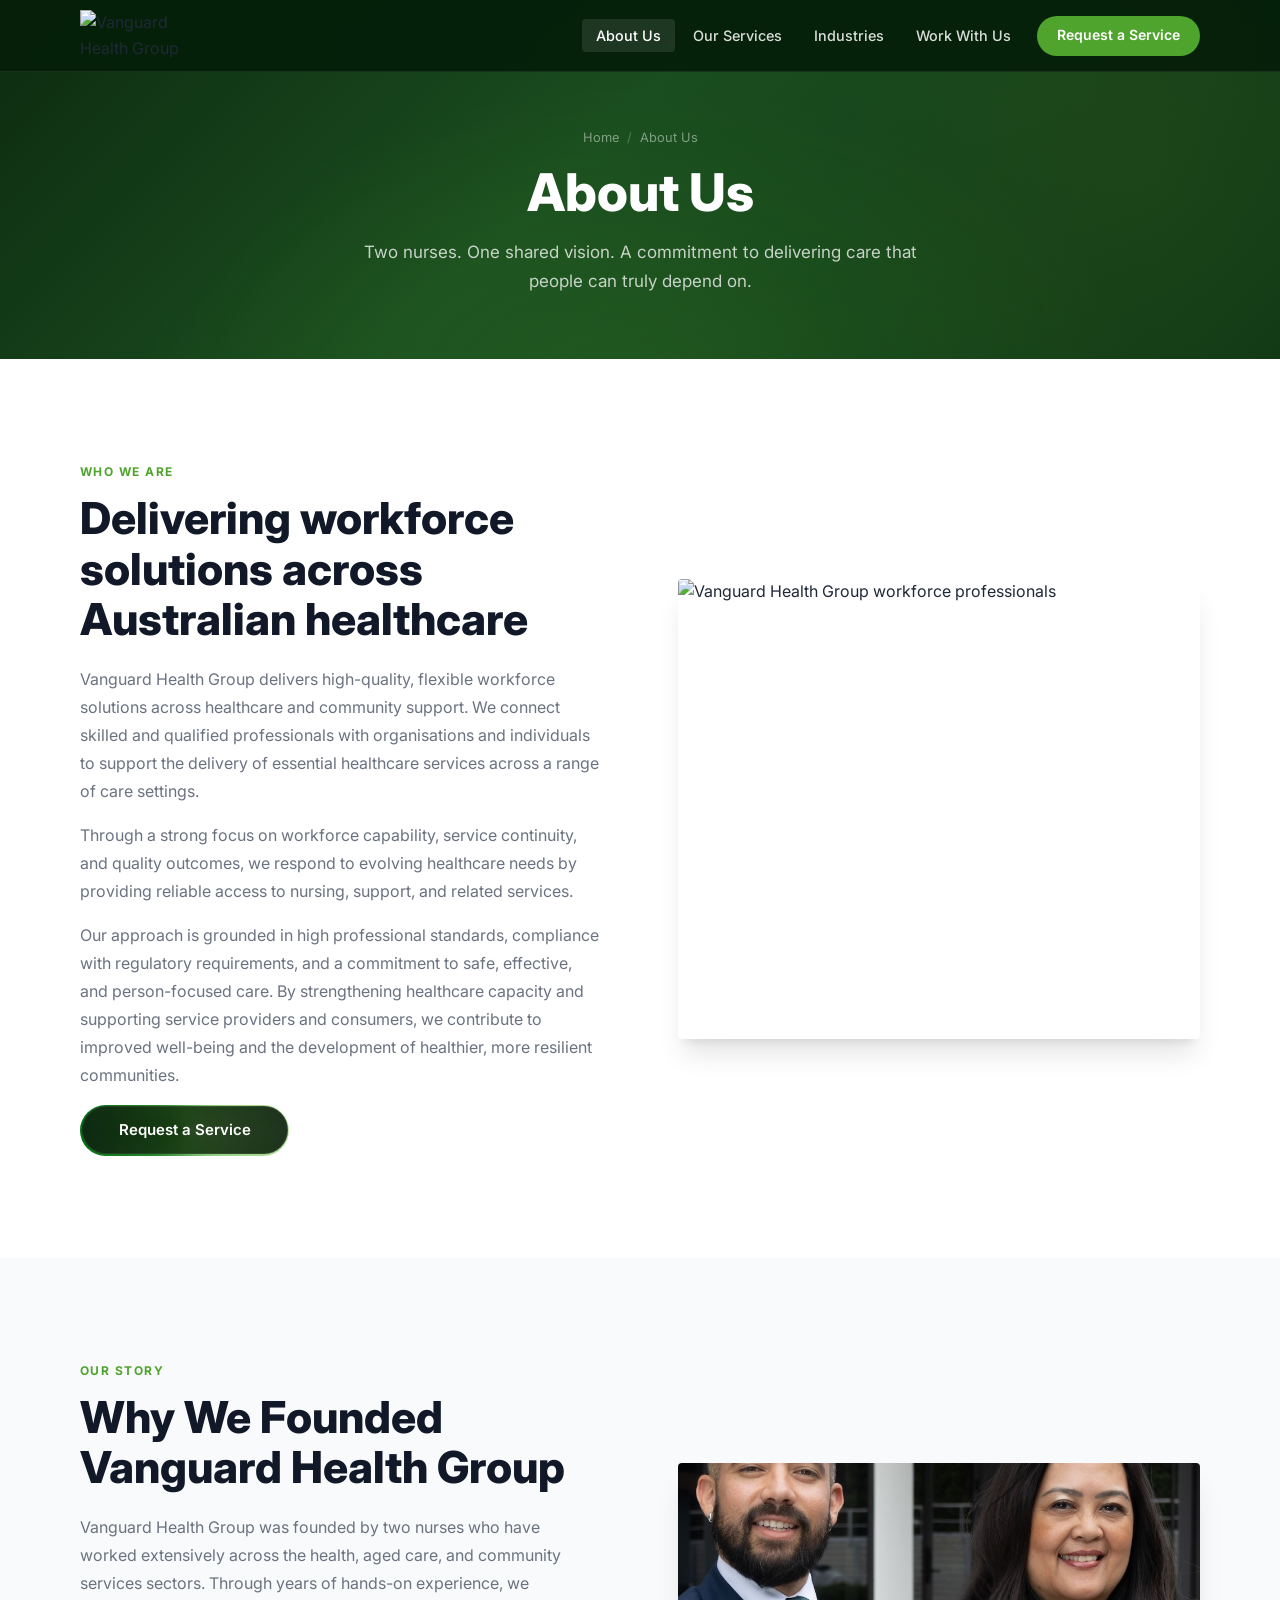
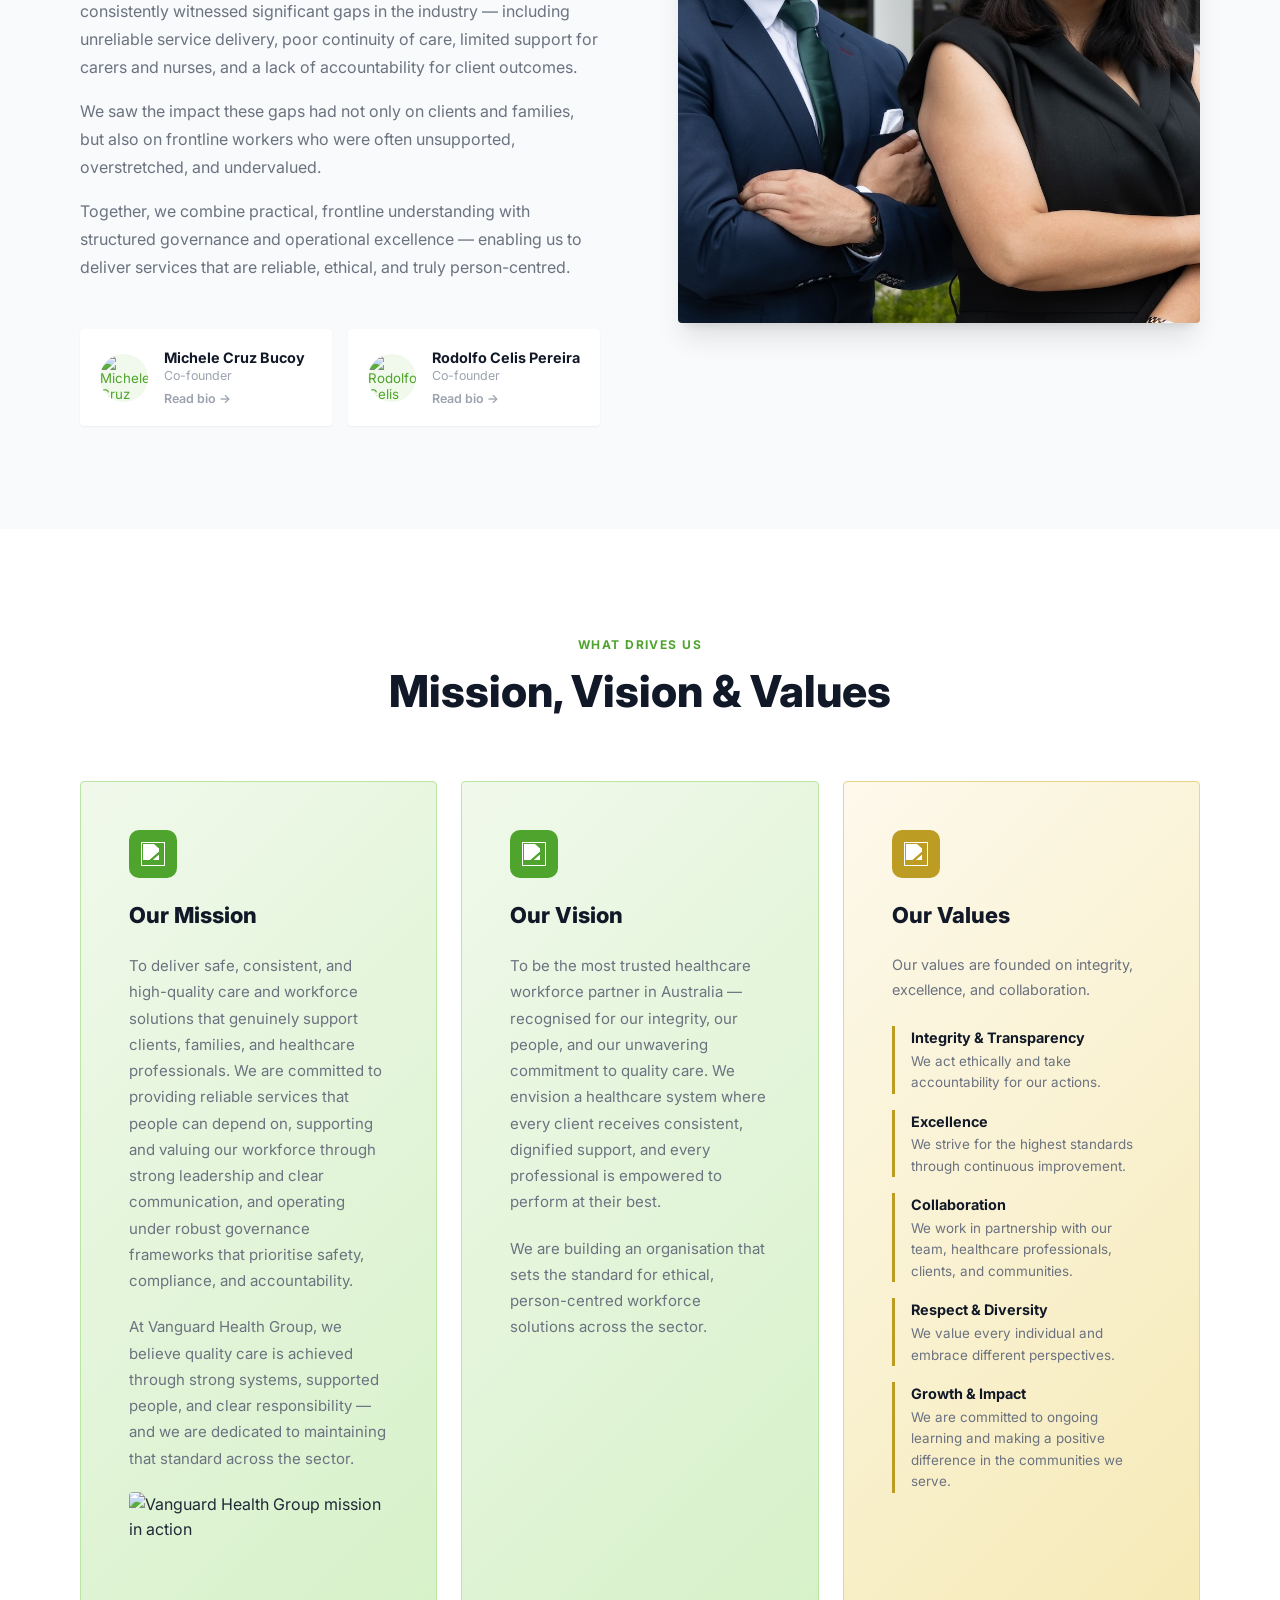
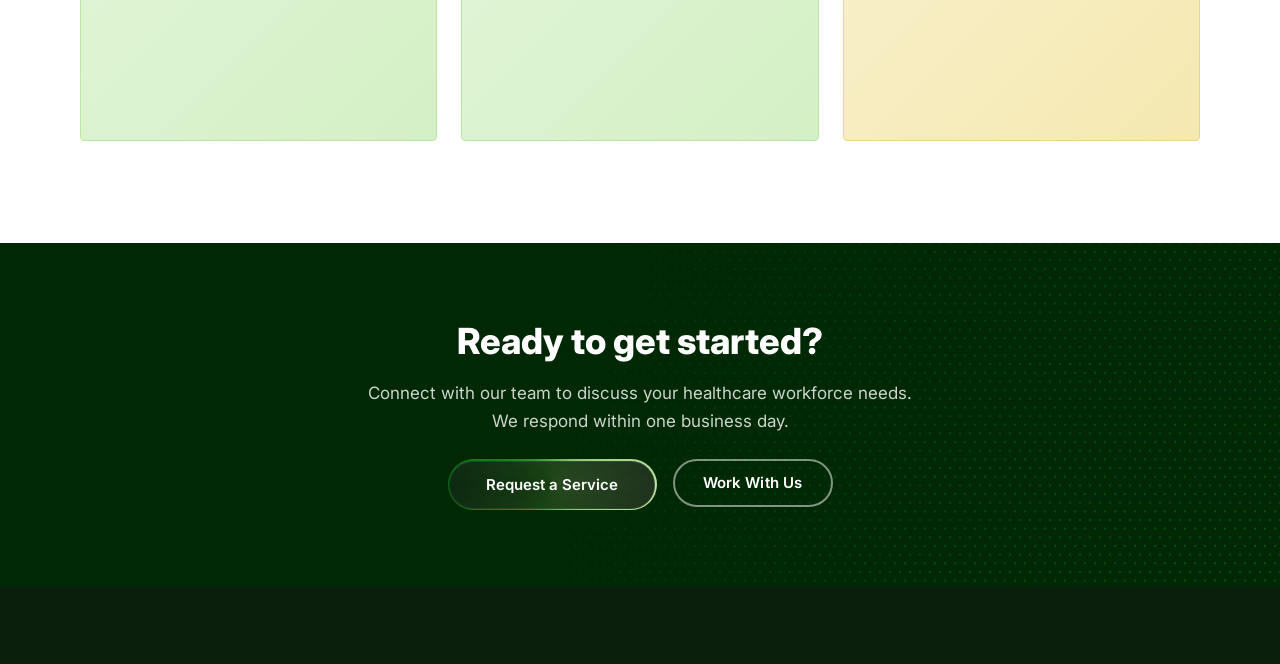
==== about.html @ 0c11c5b1 "About page: crop founders image, add Vision card, update grid to 3 cols" ====
<!DOCTYPE html>
<html lang="en">
<head>
  <meta charset="UTF-8" />
  <meta name="viewport" content="width=device-width, initial-scale=1.0" />
  <meta name="description" content="Learn about Vanguard Health Group — our story, co-founders, mission, and values." />
  <title>About Us | Vanguard Health Group</title>
  <!-- Favicon -->
  <link rel="icon" type="image/svg+xml" href="brand_assets/Favicon.svg" />
  <link rel="apple-touch-icon" href="brand_assets/Apple touch.svg" />
  <meta name="theme-color" content="#06200A" />
  <!-- Canonical -->
  <link rel="canonical" href="https://www.vanguardhealthgroup.com.au/about.html" />
  <!-- Open Graph -->
  <meta property="og:type" content="website" />
  <meta property="og:site_name" content="Vanguard Health Group" />
  <meta property="og:url" content="https://www.vanguardhealthgroup.com.au/about.html" />
  <meta property="og:title" content="About Us | Vanguard Health Group" />
  <meta property="og:description" content="Learn about Vanguard Health Group — our story, co-founders, mission, and values." />
  <meta property="og:image" content="https://vanguard-hg.vercel.app/brand_assets/og-Image.jpg" />
  <meta property="og:image:secure_url" content="https://vanguard-hg.vercel.app/brand_assets/og-Image.jpg" />
  <meta property="og:image:type" content="image/jpeg" />
  <meta property="og:image:width" content="1200" />
  <meta property="og:image:height" content="628" />
  <!-- Twitter Card -->
  <meta name="twitter:card" content="summary_large_image" />
  <meta name="twitter:title" content="About Us | Vanguard Health Group" />
  <meta name="twitter:description" content="Learn about Vanguard Health Group — our story, co-founders, mission, and values." />
  <meta name="twitter:image" content="https://vanguard-hg.vercel.app/brand_assets/og-Image.jpg" />
  <link rel="preconnect" href="https://fonts.googleapis.com" />
  <link rel="preconnect" href="https://fonts.gstatic.com" crossorigin />
  <link href="https://fonts.googleapis.com/css2?family=Inter:wght@300;400;500;600;700;800&display=swap" rel="stylesheet" />
  <link rel="stylesheet" href="css/styles.css" />
  <!-- Schema: BreadcrumbList -->
  <script type="application/ld+json">
  {
    "@context": "https://schema.org",
    "@type": "BreadcrumbList",
    "itemListElement": [
      { "@type": "ListItem", "position": 1, "name": "Home", "item": "https://www.vanguardhealthgroup.com.au/" },
      { "@type": "ListItem", "position": 2, "name": "About Us", "item": "https://www.vanguardhealthgroup.com.au/about.html" }
    ]
  }
  </script>
  <script type="application/ld+json">
  {
    "@context": "https://schema.org",
    "@type": "Organization",
    "name": "Vanguard Health Group",
    "url": "https://www.vanguardhealthgroup.com.au",
    "telephone": "+61423455869",
    "email": "info@vanguardhealthgroup.com.au",
    "address": {
      "@type": "PostalAddress",
      "streetAddress": "Unit 20/20 Hardner Road",
      "addressLocality": "Mount Waverley",
      "addressRegion": "VIC",
      "postalCode": "3149",
      "addressCountry": "AU"
    }
  }
  </script>
</head>
<body>
  <a href="#main" class="skip-link">Skip to main content</a>
  <div id="site-nav"></div>
  <script src="js/nav.js"></script>

  <main id="main">

    <!-- ========== PAGE HERO ========== -->
  <div id="site-page-hero"
    data-crumb="About Us"
    data-title="About Us"
    data-subtitle="Two nurses. One shared vision. A commitment to delivering care that people can truly depend on."
  ></div>
  <script src="js/page-hero.js"></script>
    </div>

    <!-- ========== WHO WE ARE ========== -->
    <section class="section" aria-labelledby="who-we-are-heading">
      <div class="container split-layout">
        <div class="split-content">
          <span class="section-label">Who We Are</span>
          <h2 id="who-we-are-heading" class="section-heading">Delivering workforce solutions across Australian healthcare</h2>
          <p class="section-text">
            Vanguard Health Group delivers high-quality, flexible workforce solutions across healthcare and community support. We connect skilled and qualified professionals with organisations and individuals to support the delivery of essential healthcare services across a range of care settings.
          </p>
          <p class="section-text">
            Through a strong focus on workforce capability, service continuity, and quality outcomes, we respond to evolving healthcare needs by providing reliable access to nursing, support, and related services.
          </p>
          <p class="section-text">
            Our approach is grounded in high professional standards, compliance with regulatory requirements, and a commitment to safe, effective, and person-focused care. By strengthening healthcare capacity and supporting service providers and consumers, we contribute to improved well-being and the development of healthier, more resilient communities.
          </p>
          <span class="cta-ring-wrap">
            <span class="cta-ring-spin" aria-hidden="true"></span>
            <div class="cta-ring-inner">
              <a href="request.html" class="cta-ring-btn">Request a Service</a>
            </div>
          </span>
        </div>
        <div class="split-visual">
          <img
            src="brand_assets/AboutUs_Delivering workforce.JPG"
            alt="Vanguard Health Group workforce professionals"
            class="split-img"
          />
        </div>
      </div>
    </section>

    <!-- ========== WHY WE FOUNDED ========== -->
    <section class="section founders-section" aria-labelledby="founders-heading">
      <div class="container split-layout split-layout--reverse">
        <div class="split-visual">
          <img
            src="brand_assets/AboutUs_Whywefounded.JPG"
            alt="Vanguard Health Group founders and community"
            class="split-img"
          />
        </div>
        <div class="split-content">
          <span class="section-label">Our Story</span>
          <h2 id="founders-heading" class="section-heading">Why We Founded Vanguard Health Group</h2>
          <p class="section-text">
            Vanguard Health Group was founded by two nurses who have worked extensively across the health, aged care, and community services sectors. Through years of hands-on experience, we consistently witnessed significant gaps in the industry — including unreliable service delivery, poor continuity of care, limited support for carers and nurses, and a lack of accountability for client outcomes.
          </p>
          <p class="section-text">
            We saw the impact these gaps had not only on clients and families, but also on frontline workers who were often unsupported, overstretched, and undervalued.
          </p>
          <p class="section-text">
            Together, we combine practical, frontline understanding with structured governance and operational excellence — enabling us to deliver services that are reliable, ethical, and truly person-centred.
          </p>
          <div class="directors-grid">
            <button class="director-card director-card--btn" aria-haspopup="dialog" data-bio="michele">
              <div class="director-avatar">
                <img src="brand_assets/Michelle.JPG" alt="Michele Cruz Bucoy" />
              </div>
              <div class="director-info">
                <strong>Michele Cruz Bucoy</strong>
                <span>Co-founder</span>
                <span class="director-card-cta">Read bio →</span>
              </div>
            </button>
            <button class="director-card director-card--btn" aria-haspopup="dialog" data-bio="rodolfo">
              <div class="director-avatar">
                <img src="brand_assets/Rodolfo.JPG" alt="Rodolfo Celis Pereira" />
              </div>
              <div class="director-info">
                <strong>Rodolfo Celis Pereira</strong>
                <span>Co-founder</span>
                <span class="director-card-cta">Read bio →</span>
              </div>
            </button>
          </div>
        </div>
      </div>
    </section>

    <!-- ========== MISSION & VALUES ========== -->
    <section class="section mission-section" aria-labelledby="mission-heading">
      <div class="container">
        <div class="section-header">
          <span class="section-label">What Drives Us</span>
          <h2 id="mission-heading" class="section-heading">Mission, Vision &amp; Values</h2>
        </div>
        <div class="mission-grid">
          <div class="mission-card mission-card--green">
            <div class="mission-icon" aria-hidden="true">
              <img src="Icons/Mission.svg" alt="" class="icon-img" />
            </div>
            <h3>Our Mission</h3>
            <p>
              To deliver safe, consistent, and high-quality care and workforce solutions that genuinely support clients, families, and healthcare professionals. We are committed to providing reliable services that people can depend on, supporting and valuing our workforce through strong leadership and clear communication, and operating under robust governance frameworks that prioritise safety, compliance, and accountability.
            </p>
            <p>
              At Vanguard Health Group, we believe quality care is achieved through strong systems, supported people, and clear responsibility — and we are dedicated to maintaining that standard across the sector.
            </p>
            <img
              src="brand_assets/AboutUs_Mission&amp;Values.JPG"
              alt="Vanguard Health Group mission in action"
              class="card-img"
            />
          </div>
          <div class="mission-card mission-card--green">
            <div class="mission-icon" aria-hidden="true">
              <img src="Icons/Mission.svg" alt="" class="icon-img" />
            </div>
            <h3>Our Vision</h3>
            <p>
              To be the most trusted healthcare workforce partner in Australia — recognised for our integrity, our people, and our unwavering commitment to quality care. We envision a healthcare system where every client receives consistent, dignified support, and every professional is empowered to perform at their best.
            </p>
            <p>
              We are building an organisation that sets the standard for ethical, person-centred workforce solutions across the sector.
            </p>
          </div>
          <div class="mission-card mission-card--gold">
            <div class="mission-icon" aria-hidden="true">
              <img src="Icons/Values.svg" alt="" class="icon-img" />
            </div>
            <h3>Our Values</h3>
            <p style="font-size:.9rem;color:var(--text-light);line-height:1.7;margin-bottom:.25rem;">
              Our values are founded on integrity, excellence, and collaboration.
            </p>
            <ul class="values-list">
              <li>
                <strong>Integrity &amp; Transparency</strong>
                <span>We act ethically and take accountability for our actions.</span>
              </li>
              <li>
                <strong>Excellence</strong>
                <span>We strive for the highest standards through continuous improvement.</span>
              </li>
              <li>
                <strong>Collaboration</strong>
                <span>We work in partnership with our team, healthcare professionals, clients, and communities.</span>
              </li>
              <li>
                <strong>Respect &amp; Diversity</strong>
                <span>We value every individual and embrace different perspectives.</span>
              </li>
              <li>
                <strong>Growth &amp; Impact</strong>
                <span>We are committed to ongoing learning and making a positive difference in the communities we serve.</span>
              </li>
            </ul>
          </div>
        </div>
      </div>
    </section>
  <div id="site-cta"></div>
  <script src="js/cta.js"></script>


  </main>
  <!-- ========== FOOTER ========== -->
  <footer class="footer" id="site-footer"></footer>


  <!-- ========== BIO MODALS ========== -->
  <div class="bio-modal-overlay" id="bioOverlay" aria-hidden="true">

    <!-- Rodolfo -->
    <dialog class="bio-modal" id="bioRodolfo" aria-labelledby="bioRodolfoName">
      <button class="bio-modal-close" aria-label="Close">&times;</button>
      <div class="bio-modal-inner">
        <div class="bio-modal-photo">
          <img src="brand_assets/Rodolfo.JPG" alt="Rodolfo Celis Pereira" />
        </div>
        <div class="bio-modal-content">
          <h2 id="bioRodolfoName">Rodolfo Celis Pereira</h2>
          <p class="bio-modal-title">Co-Founder, Vanguard Health Group</p>
          <div class="bio-modal-body">
            <p>Rodolfo Celis is an experienced healthcare professional with over 15 years of experience across residential aged care, acute care, and community services. He has developed a well-rounded career combining clinical practice, case management, and service coordination, with a strong focus on improving outcomes and quality of life for individuals receiving care.</p>
            <p>Rodolfo has extensive experience working in residential aged care settings, where he provided comprehensive nursing care to older adults with complex health conditions. In this environment, he supported residents with clinical care, medication management, and daily living needs, while ensuring dignity, safety, and person-centred care were maintained at all times.</p>
            <p>He also contributed to acute healthcare services as part of the nursing bank at Royal Melbourne Hospital, gaining valuable experience in fast-paced clinical environments and strengthening his clinical decision-making and adaptability.</p>
            <p>Over the years, Rodolfo transitioned into case management within the aged care sector, supporting clients under the Support at Home and My Aged Care programs. In this role, he has been responsible for coordinating services, developing personalised care plans, managing budgets, and ensuring clients receive appropriate supports to maintain their independence and wellbeing at home. His work involves families, healthcare providers, and allied health professionals, while advocating for client needs and navigating complex care systems. Rodolfo is committed to empowering clients to achieve their goals, promoting dignity, choice, and person-centred care.</p>
            <p>In addition to his work in aged care, Rodolfo has also been actively involved in the disability sector, providing support to individuals within the community and facilitating meaningful engagement in daily activities. His approach is centred on inclusion, respect, and enhancing each individual's ability to participate fully in their community.</p>
            <p>Passionate about making a positive difference in people's lives, Rodolfo continues to demonstrate a strong commitment to high-quality care, professional integrity, and continuous improvement across both aged care and disability services.</p>
          </div>
        </div>
      </div>
    </dialog>

    <!-- Michele -->
    <dialog class="bio-modal" id="bioMichele" aria-labelledby="bioMicheleName">
      <button class="bio-modal-close" aria-label="Close">&times;</button>
      <div class="bio-modal-inner">
        <div class="bio-modal-photo">
          <img src="brand_assets/Michelle.JPG" alt="Michele Cruz Bucoy" />
        </div>
        <div class="bio-modal-content">
          <h2 id="bioMicheleName">Michele Myla Cruz Bucoy, RN</h2>
          <p class="bio-modal-title">Clinical Lead, Director &amp; Co-Founder, Vanguard Health Group</p>
          <div class="bio-modal-body">
            <p>Michele is a highly experienced Registered Nurse and Clinical Leader with over 28 years of expertise across Haematology/Oncology, Clinical Research, and community-based services. She brings a strong track record in clinical governance, service development, and leading high-performing care teams across complex healthcare environments.</p>
            <p>Her clinical background includes advanced practice and care in Stem Cell Transplantation (BMT), Apheresis in Haematology/Oncology Ward, with previous leadership role as a Haematology Nurse Consultant at Monash Health leading the care of blood cancer patients. Michele has contributed to major Australian healthcare institutions, including The Alfred and Peter MacCallum Cancer Centre, where she played a key role in delivering specialised and evidence-based care.</p>
            <p>Since 2021, Michele has been working as a Clinical Lead in the Aged Care and Disability sectors, where she provides strategic oversight, clinical consultancy, and operational leadership to support safe, person-centred care in the community. She works closely with multidisciplinary teams, clients, and families to ensure individuals remain safe, functional, and independent in their homes while navigating complex healthcare and support systems.</p>
            <p>Through her leadership in the sector, Michele identified a critical gap in accountability, workforce capability, and consistency in care delivery for vulnerable populations. Michele and her long-time colleague, Rodolfo founded Vanguard Health Group — a service-driven organisation committed to raising the standard of care across aged care, disability, and healthcare settings.</p>
            <p>Under Michele's leadership, Vanguard Health Group is focused on delivering high-quality, person-centred care in homes, facilities, and hospitals; addressing workforce shortages by providing skilled, reliable nurses and carers; leading with integrity, accountability, and clinical excellence; supporting clients to access appropriate funding and navigate complex care systems; and collaborating with medical and allied health professionals to optimise outcomes.</p>
            <p>Michele's vision is to build a workforce that leads by example, delivering genuine, compassionate, and professional care while improving outcomes for vulnerable individuals and supporting the broader healthcare system.</p>
            <p>With a strong focus on advocacy, innovation, and continuous improvement, Michele continues to position Vanguard Health Group as a trusted partner in delivering safe, effective, and high-quality care across the community.</p>
          </div>
        </div>
      </div>
    </dialog>

  </div>

  <script src="js/main.js"></script>
  <script>
    (function () {
      const overlay = document.getElementById('bioOverlay');
      const modals  = { rodolfo: document.getElementById('bioRodolfo'), michele: document.getElementById('bioMichele') };
      let active = null;

      function openModal(key) {
        if (active) closeModal();
        active = modals[key];
        overlay.removeAttribute('aria-hidden');
        overlay.classList.add('is-open');
        document.body.style.overflow = 'hidden';
        active.showModal();
      }

      function closeModal() {
        if (!active) return;
        overlay.setAttribute('aria-hidden', 'true');
        overlay.classList.remove('is-open');
        active.close();
        document.body.style.overflow = '';
        active = null;
      }

      document.querySelectorAll('[data-bio]').forEach(btn => {
        btn.addEventListener('click', () => openModal(btn.dataset.bio));
      });

      document.querySelectorAll('.bio-modal-close').forEach(btn => {
        btn.addEventListener('click', closeModal);
      });

      overlay.addEventListener('click', (e) => { if (e.target === overlay) closeModal(); });

      Object.values(modals).forEach(dialog => {
        dialog.addEventListener('cancel', (e) => { e.preventDefault(); closeModal(); });
      });
    })();
  </script>
</body>
</html>
---- css/styles.css ----
/* ============================================================
   VANGUARD HEALTH GROUP — Stylesheet
   Brand: Green #4fa42d / Gold #BC9C22
   ============================================================ */

/* ── Variables ───────────────────────────────────────────── */
:root {
  --green-main:     #4fa42d;
  --green-dark:     #006E0F;
  --green-light:    #73c93f;
  --green-inactive: #bbe5a2;
  --green-bg:       #f0f9eb;

  --gold-main:  #BC9C22;
  --gold-dark:  #9b7818;
  --gold-light: #d0b427;

  --white:    #ffffff;
  --gray-50:  #f9fafb;
  --gray-100: #f3f4f6;
  --gray-200: #e5e7eb;
  --gray-300: #d1d5db;
  --gray-400: #9ca3af;
  --gray-600: #4b5563;
  --gray-700: #374151;
  --gray-800: #1f2937;
  --gray-900: #111827;

  --text:       #1f2937;
  --text-light: #6b7280;
  --text-muted: #9ca3af;

  --shadow-sm:  0 1px 2px 0 rgba(0,0,0,.05);
  --shadow-md:  0 4px 6px -1px rgba(0,0,0,.1), 0 2px 4px -2px rgba(0,0,0,.1);
  --shadow-lg:  0 10px 15px -3px rgba(0,0,0,.1), 0 4px 6px -4px rgba(0,0,0,.1);
  --shadow-xl:  0 20px 25px -5px rgba(0,0,0,.1), 0 8px 10px -6px rgba(0,0,0,.1);

  --radius-sm: 4px;
  --radius:    10px;
  --radius-lg: 4px;
  --radius-xl: 4px;

  --transition: 0.25s ease;
  --font: 'Inter', system-ui, -apple-system, sans-serif;
  --max-w: 1200px;
  --nav-h: 72px;

  /* ── Button token system ─────────────────────────────────── */
  --btn-primary:              var(--green-main);
  --btn-primary-dark:         var(--green-dark);
  --btn-primary-hover:        rgba(79,164,45,.10);
  --btn-primary-hover-dark:   rgba(0,110,15,.10);
  --btn-neutral:              #5c5c5c;
  --btn-neutral-dark:         #414958;
  --btn-neutral-hover:        #626d84;
  --btn-neutral-hover-dark:   #363d49;
  --btn-neutral-soft:         #ebebeb;
  --btn-focus-ring:           var(--green-main);
  --btn-text:                 #5c5c5c;
  --btn-text-hover:           #171717;
  --btn-hover-overlay:        rgba(43,48,59,.05);
  --btn-shadow-base:          0px 1px 2px 0px rgba(14,18,27,.06);
  --btn-shadow-primary:       var(--btn-shadow-base), inset 0 0 0 1px var(--btn-primary);
  --btn-shadow-neutral:       var(--btn-shadow-base), inset 0 0 0 1px var(--btn-neutral-soft);
  --btn-shadow-focus:         0 0 0 3px var(--btn-focus-ring);
  --btn-border-radius:        100px;
  --btn-font-weight:          600;
  --btn-font-size:            .9375rem;
  --btn-transition:           background-color .15s ease-in-out,
                              box-shadow .15s ease-in-out,
                              color .15s ease-in-out,
                              transform .15s ease-in-out;
}

/* ── Reset ───────────────────────────────────────────────── */
*,
*::before,
*::after { box-sizing: border-box; margin: 0; padding: 0; }

html {
  scroll-behavior: smooth;
  scroll-padding-top: var(--nav-h);
  font-size: 16px;
  -webkit-text-size-adjust: 100%;
}

body {
  font-family: var(--font);
  color: var(--text);
  background: var(--white);
  line-height: 1.6;
  -webkit-font-smoothing: antialiased;
}

img, svg { display: block; }
a { color: inherit; text-decoration: none; }

/* ── Skip navigation ─────────────────────────────────────── */
.skip-link {
  position: absolute;
  top: -100%;
  left: 1rem;
  z-index: 9999;
  padding: 0.75rem 1.25rem;
  background: var(--green-dark);
  color: var(--white);
  font-weight: 600;
  border-radius: 0 0 var(--radius) var(--radius);
  text-decoration: none;
  transition: top 0.15s ease;
}
.skip-link:focus { top: 0; }
ul { list-style: none; }
button { cursor: pointer; border: none; background: none; font-family: inherit; }
input, select, textarea { font-family: inherit; }

/* ── Utility ─────────────────────────────────────────────── */
.container {
  max-width: var(--max-w);
  margin-inline: auto;
  padding-inline: clamp(1rem, 4vw, 2.5rem);
}

.section {
  padding-block: clamp(4rem, 8vw, 7rem);
}

.section-label {
  display: inline-block;
  font-size: 0.75rem;
  font-weight: 700;
  letter-spacing: 0.12em;
  text-transform: uppercase;
  color: var(--green-main);
  margin-bottom: 0.75rem;
}

.section-label--light { color: var(--green-light); }

.section-heading {
  font-size: clamp(1.75rem, 3.5vw, 2.75rem);
  font-weight: 800;
  line-height: 1.15;
  color: var(--gray-900);
  margin-bottom: 1.25rem;
}

.section-heading--light { color: var(--white); }

.section-text {
  font-size: 1rem;
  color: var(--text-light);
  line-height: 1.75;
  margin-bottom: 1rem;
  max-width: 60ch;
}

.section-text--light { color: rgba(255,255,255,.82); }

.section-header {
  text-align: center;
  max-width: 680px;
  margin-inline: auto;
  margin-bottom: clamp(2.5rem, 5vw, 4rem);
}

.section-intro {
  font-size: 1.0625rem;
  color: var(--text-light);
}

/* ── Button System ───────────────────────────────────────── */
.btn {
  position: relative;
  overflow: hidden;
  display: inline-flex;
  align-items: center;
  justify-content: center;
  gap: .5rem;
  padding: 0 1.75rem;
  height: 48px;
  min-width: 160px;
  border-radius: var(--btn-border-radius);
  font-size: var(--btn-font-size);
  font-weight: var(--btn-font-weight);
  letter-spacing: .01em;
  white-space: nowrap;
  border: 0;
  cursor: pointer;
  font-family: var(--font);
  line-height: 1.25rem;
  text-align: center;
  text-decoration: none;
  transition: var(--btn-transition);
}

.btn:focus-visible {
  outline: none;
  box-shadow: var(--btn-shadow-focus);
}

.btn:disabled { opacity: .5; cursor: not-allowed; }
.btn svg { width: 16px; height: 16px; flex-shrink: 0; }

/* Size modifiers */
.btn--full { width: 100%; min-width: 0; }

/* Primary filled — green dark */
.btn-primary {
  background: var(--green-dark);
  color: var(--white);
  box-shadow: var(--btn-shadow-base), 0 4px 14px rgba(0,110,15,.3);
}
.btn-primary:hover:not(:disabled) {
  background: var(--green-main);
  box-shadow: 0 6px 20px rgba(79,164,45,.35);
  transform: translateY(-1px);
}

/* Outline light — for dark backgrounds */
.btn-outline {
  background: transparent;
  color: var(--white);
  border: 2px solid rgba(255,255,255,.5);
}
.btn-outline:hover:not(:disabled) {
  background: rgba(255,255,255,.10);
  border-color: var(--white);
}

/* Outline dark — for light backgrounds */
.btn-outline-dark {
  background: transparent;
  color: var(--btn-primary);
  box-shadow: var(--btn-shadow-primary);
}
.btn-outline-dark:hover:not(:disabled) {
  background: var(--btn-primary-hover);
  box-shadow: var(--btn-shadow-base);
  color: var(--btn-primary-dark);
}

/* ── Interactive hover buttons ───────────────────────────── */
/* Blob colour + hover text colour per variant */
.btn-primary      { --btn-blob: var(--green-light);  --btn-hover-text: var(--white); }
.btn-secondary    { --btn-blob: var(--green-dark);   --btn-hover-text: var(--white); }
.btn-outline      { --btn-blob: var(--white);         --btn-hover-text: var(--green-dark); }
.btn-outline-dark { --btn-blob: var(--green-dark);   --btn-hover-text: var(--white); }
.nav-cta          { --btn-blob: var(--green-dark);   --btn-hover-text: var(--white);
                    position: relative; overflow: hidden; }

/* Label — slides right and fades out on hover */
.btn-text {
  position: relative;
  z-index: 1;
  display: inline-flex;
  align-items: center;
  justify-content: center;
  gap: 0.5rem;
  transition: transform 0.3s ease, opacity 0.3s ease;
}

.btn:hover .btn-text,
.nav-cta:hover .btn-text {
  transform: translateX(2.5rem);
  opacity: 0;
}

/* Hover content (text + arrow) — slides in from the right */
.btn-hover-content {
  position: absolute;
  inset: 0;
  z-index: 2;
  display: flex;
  align-items: center;
  justify-content: center;
  gap: 0.375rem;
  color: var(--btn-hover-text, var(--white));
  transform: translateX(2.5rem);
  opacity: 0;
  transition: transform 0.3s ease, opacity 0.3s ease;
  pointer-events: none;
  white-space: nowrap;
  font-size: inherit;
  font-weight: inherit;
}

.btn-hover-content svg { flex-shrink: 0; }

.btn:hover .btn-hover-content,
.nav-cta:hover .btn-hover-content {
  transform: translateX(-0.25rem);
  opacity: 1;
}

/* Blob — expands from left-centre to fill the button */
.btn-blob {
  position: absolute;
  left: 15%;
  top: 50%;
  width: 1rem;
  height: 1rem;
  border-radius: 50%;
  background: var(--btn-blob, var(--green-main));
  transform: translateY(-50%) scale(0);
  transition: transform 0.4s cubic-bezier(0.25, 0.46, 0.45, 0.94);
  z-index: 0;
  pointer-events: none;
}

.btn:hover .btn-blob,
.nav-cta:hover .btn-blob {
  transform: translateY(-50%) scale(100);
}

/* ── Logo ────────────────────────────────────────────────── */
.logo-img {
  height: 18px;
  width: auto;
  display: block;
}

.logo-img--white {
  filter: brightness(0) invert(1);
}

/* ── Icon image library ───────────────────────────────────── */
.icon-img {
  width: 24px;
  height: 24px;
  display: block;
  flex-shrink: 0;
  transition: filter 0.2s ease;
}

/* Dark green sections → white icons */
.commitment-section .icon-img,
.mission-card--green .icon-img,
.mission-card--gold .icon-img {
  filter: brightness(0) invert(1);
}

/* Light sections → brand green icons */
.service-icon .icon-img,
.preview-card-icon .icon-img,
.industry-icon .icon-img {
  filter: brightness(0) saturate(100%) invert(49%) sepia(83%) saturate(406%) hue-rotate(69deg) brightness(98%) contrast(91%);
}

/* ── NAVIGATION ──────────────────────────────────────────── */
.nav-wrapper {
  position: fixed;
  top: 0; left: 0; right: 0;
  z-index: 1000;
  height: var(--nav-h);
  background: rgba(6, 32, 10, 0.96);
  backdrop-filter: blur(12px);
  -webkit-backdrop-filter: blur(12px);
  border-bottom: 1px solid rgba(255,255,255,0.08);
  transition: background var(--transition), box-shadow var(--transition);
}

.nav-wrapper.scrolled {
  background: rgba(6, 32, 10, 0.5);
  box-shadow: none;
}

.nav {
  display: flex;
  align-items: center;
  justify-content: space-between;
  height: 100%;
  gap: 2rem;
}

.nav-logo {
  display: flex;
  align-items: center;
  gap: 0.75rem;
  flex-shrink: 0;
  text-decoration: none;
}

.nav-logo .logo-img {
  width: 136px;
  height: auto;
}

.nav-links {
  display: flex;
  align-items: center;
  gap: 0.25rem;
}

.nav-link {
  padding: 0.5rem 0.875rem;
  font-size: 0.9rem;
  font-weight: 500;
  color: rgba(255,255,255,0.85);
  border-radius: var(--radius-sm);
  transition: color var(--transition), background var(--transition);
  white-space: nowrap;
  text-decoration: none;
}

.nav-link:hover,
.nav-link.active {
  color: var(--white);
  background: rgba(255,255,255,0.1);
}

.nav-cta {
  padding: 0 1.25rem;
  height: 40px;
  background: var(--green-main);
  color: var(--white);
  border-radius: 100px;
  font-size: 0.875rem;
  font-weight: 600;
  display: inline-flex;
  align-items: center;
  transition: all var(--transition);
  white-space: nowrap;
  margin-left: 0.5rem;
  text-decoration: none;
}

.nav-cta:hover {
  background: var(--green-dark);
  box-shadow: 0 4px 12px rgba(79,164,45,.3);
  transform: translateY(-1px);
}

.nav-cta.active {
  background: var(--green-dark);
}

.nav-toggle {
  display: none;
  flex-direction: column;
  gap: 5px;
  padding: 0.5rem;
  border-radius: var(--radius-sm);
}

.nav-toggle span {
  display: block;
  width: 22px;
  height: 2px;
  background: rgba(255,255,255,0.9);
  border-radius: 2px;
  transition: all var(--transition);
}

.nav-toggle.open span:nth-child(1) { transform: translateY(7px) rotate(45deg); }
.nav-toggle.open span:nth-child(2) { opacity: 0; }
.nav-toggle.open span:nth-child(3) { transform: translateY(-7px) rotate(-45deg); }

/* ── PAGE HERO (inner pages) ─────────────────────────────── */
.page-hero {
  padding: calc(var(--nav-h) + 3.5rem) 0 4rem;
  background:
    radial-gradient(ellipse at 50% 110%, rgba(79,164,45,.18) 0%, transparent 55%),
    linear-gradient(135deg, #0d2b10 0%, #1a4d1f 45%, #0f3815 100%);
  text-align: center;
  position: relative;
  overflow: hidden;
}

.page-hero::after {
  content: '';
  position: absolute;
  top: -50%;
  right: -15%;
  width: 50%;
  height: 200%;
  background: radial-gradient(ellipse, rgba(188,156,34,.06) 0%, transparent 70%);
  pointer-events: none;
}

.page-hero-content {
  position: relative;
  z-index: 1;
  max-width: 680px;
  margin-inline: auto;
}

.breadcrumb {
  display: flex;
  align-items: center;
  justify-content: center;
  gap: 0.5rem;
  font-size: 0.8rem;
  color: rgba(255,255,255,.45);
  margin-bottom: 1rem;
}

.breadcrumb a {
  color: rgba(255,255,255,.45);
  transition: color var(--transition);
}

.breadcrumb a:hover { color: var(--green-light); }
.breadcrumb-sep { color: rgba(255,255,255,.25); }

.page-hero h1 {
  font-size: clamp(2rem, 4.5vw, 3.25rem);
  font-weight: 800;
  color: var(--white);
  line-height: 1.1;
  margin-bottom: 1rem;
}

.page-hero p {
  font-size: 1.0625rem;
  color: rgba(255,255,255,.75);
  line-height: 1.7;
  max-width: 52ch;
  margin-inline: auto;
}

/* ── Real images ─────────────────────────────────────────── */

/* Split-layout photo */
.split-img {
  width: 100%;
  height: 100%;
  min-height: 460px;
  max-height: 580px;
  object-fit: cover;
  object-position: center;
  border-radius: 4px;
  display: block;
  box-shadow: var(--shadow-xl);
}

/* Secondary photo on form pages — larger so it balances the form */
.split-img--medium {
  min-height: 400px;
  max-height: 520px;
  border-radius: 4px;
  box-shadow: var(--shadow-lg);
}

/* No shadow modifier (e.g. PNG with transparent/light bg) */
.split-img--no-shadow {
  box-shadow: none;
}

/* Full-width image inside a card (mission section) */
.card-img {
  width: 100%;
  height: 200px;
  object-fit: cover;
  object-position: center;
  border-radius: 4px;
  display: block;
  margin-top: auto;
}

/* ── HERO (home) ─────────────────────────────────────────── */
.hero {
  position: relative;
  min-height: 100svh;
  display: flex;
  align-items: center;
  padding-top: var(--nav-h);
  overflow: hidden;
}

/* ── STATS BAR ───────────────────────────────────────────── */
.stats-bar {
  background: var(--white);
  border-bottom: 1px solid var(--gray-100);
  box-shadow: var(--shadow-lg);
}

.stats-grid {
  display: grid;
  grid-template-columns: 1fr auto 1fr auto 1fr auto 1fr;
  align-items: center;
  padding-block: 1.75rem;
}

.stat-item {
  display: flex;
  align-items: center;
  gap: 1rem;
  padding: 0.5rem 1.5rem;
}
.stat-item:first-child { padding-left: 0; }
.stat-item:last-child  { padding-right: 0; }

.stat-icon {
  flex-shrink: 0;
  width: 2.5rem;
  height: 2.5rem;
  background: var(--green-bg);
  border-radius: var(--radius);
  display: flex;
  align-items: center;
  justify-content: center;
  color: var(--green-main);
}
.stat-icon svg { width: 1.125rem; height: 1.125rem; }

.stat-text {
  display: flex;
  flex-direction: column;
  gap: 0.1rem;
}
.stat-text strong { font-size: .9rem; font-weight: 700; color: var(--gray-900); line-height: 1.3; }
.stat-text span   { font-size: .78rem; color: var(--text-muted); }

.stat-divider { width: 1px; height: 2.5rem; background: var(--gray-200); }

/* ── SPLIT LAYOUT ────────────────────────────────────────── */
.split-layout {
  display: grid;
  grid-template-columns: 1fr 1fr;
  gap: clamp(2.5rem, 6vw, 5rem);
  align-items: center;
}

.split-layout--reverse { direction: rtl; }
.split-layout--reverse > * { direction: ltr; }

.split-content {
  display: flex;
  flex-direction: column;
  align-items: flex-start;
}

.split-content .section-text { max-width: 52ch; }
.split-content .btn { margin-top: 1.5rem; }

/* ── COMMITMENT ──────────────────────────────────────────── */
.commitment-section {
  background: linear-gradient(135deg, var(--green-dark) 0%, #004d08 50%, #003306 100%);
  position: relative;
  overflow: hidden;
}

.commitment-section::before {
  content: '';
  position: absolute;
  top: -30%; right: -10%;
  width: 60%; height: 160%;
  background: radial-gradient(ellipse, rgba(79,164,45,.12) 0%, transparent 70%);
  pointer-events: none;
}

.commitment-header {
  text-align: center;
  margin-bottom: clamp(2.5rem, 5vw, 4rem);
}

.commitment-grid {
  display: grid;
  grid-template-columns: repeat(auto-fit, minmax(240px, 1fr));
  gap: 1.5rem;
}

/* Force exactly 3 columns (6 cards → 3+3) */
.commitment-grid--3col {
  grid-template-columns: repeat(3, 1fr);
}

.commitment-card {
  background: rgba(255,255,255,.06);
  border: 1px solid rgba(255,255,255,.1);
  border-radius: var(--radius-lg);
  padding: 2rem;
  transition: all var(--transition);
  backdrop-filter: blur(4px);
}

.commitment-card:hover {
  background: rgba(255,255,255,.1);
  border-color: rgba(255,255,255,.25);
  transform: translateY(-3px);
  box-shadow: 0 12px 32px rgba(0,0,0,.25);
}

.commitment-icon {
  width: 3rem; height: 3rem;
  background: rgba(255,255,255,.12);
  border-radius: var(--radius);
  display: flex;
  align-items: center;
  justify-content: center;
  margin-bottom: 1.25rem;
  color: var(--white);
}
.commitment-icon svg { width: 1.375rem; height: 1.375rem; }

.commitment-card h3 { font-size: 1.0625rem; font-weight: 700; color: var(--white); margin-bottom: .75rem; }
.commitment-card p  { font-size: .9rem; color: rgba(255,255,255,.72); line-height: 1.7; }

/* ── FOUNDERS / DIRECTORS ────────────────────────────────── */
.founders-section { background: var(--gray-50); }

.directors-grid {
  display: grid;
  grid-template-columns: 1fr 1fr;
  gap: 1rem;
  margin-top: 2rem;
}

.director-card {
  display: flex;
  align-items: center;
  gap: 1rem;
  background: var(--white);
  border: 1px solid var(--gray-200);
  border-radius: var(--radius-lg);
  padding: 1.25rem;
  box-shadow: var(--shadow-sm);
}

.director-avatar {
  flex-shrink: 0;
  position: relative;
  width: 3rem; height: 3rem;
  background: var(--green-bg);
  border-radius: 50%;
  overflow: hidden;
  display: flex; align-items: center; justify-content: center;
  color: var(--green-main);
}
.director-avatar svg { width: 1.5rem; height: 1.5rem; }
.director-avatar img { position: absolute; inset: 0; width: 100%; height: 100%; object-fit: cover; object-position: top center; display: block; }

.director-info { display: flex; flex-direction: column; gap: .15rem; }
.director-info strong { font-size: .9rem; font-weight: 700; color: var(--gray-900); }
.director-info span   { font-size: .78rem; color: var(--text-muted); }

.director-card--btn {
  cursor: pointer;
  text-align: left;
  border: none;
  font-family: var(--font);
  width: 100%;
  transition: box-shadow var(--transition), transform var(--transition);
}
.director-card--btn:hover {
  box-shadow: var(--shadow-md, 0 4px 16px rgba(0,0,0,.1));
  transform: translateY(-2px);
}
.director-card--btn:hover .director-card-cta {
  color: var(--green-dark);
}
.director-card-cta {
  font-size: .78rem;
  font-weight: 600;
  color: var(--green-main);
  margin-top: .35rem;
}

/* ── BIO MODAL ───────────────────────────────────────────── */
.bio-modal-overlay {
  display: none;
  position: fixed;
  inset: 0;
  background: rgba(0,0,0,.55);
  backdrop-filter: blur(4px);
  z-index: 1100;
  align-items: center;
  justify-content: center;
  padding: 1.5rem;
}
.bio-modal-overlay.is-open { display: flex; }

.bio-modal {
  display: none;
  position: relative;
  background: var(--white);
  border-radius: var(--radius-lg);
  width: 100%;
  max-width: 780px;
  max-height: 88vh;
  overflow: hidden;
  border: none;
  box-shadow: 0 24px 64px rgba(0,0,0,.2);
  animation: modalIn .25s ease;
}
.bio-modal[open] { display: block; }
.bio-modal::backdrop { display: none; }

@keyframes modalIn {
  from { opacity: 0; transform: translateY(16px) scale(.98); }
  to   { opacity: 1; transform: translateY(0) scale(1); }
}

.bio-modal-close {
  position: absolute;
  top: 1rem; right: 1rem;
  width: 2rem; height: 2rem;
  background: var(--gray-100);
  border: none;
  border-radius: 50%;
  font-size: 1.25rem;
  line-height: 1;
  cursor: pointer;
  display: flex; align-items: center; justify-content: center;
  color: var(--gray-600);
  z-index: 1;
  transition: background var(--transition);
}
.bio-modal-close:hover { background: var(--gray-200); }

.bio-modal-inner {
  display: grid;
  grid-template-columns: 200px 1fr;
  height: 88vh;
  max-height: 88vh;
  overflow: hidden;
}

.bio-modal-photo {
  position: sticky;
  top: 0;
  height: 100%;
  max-height: 88vh;
  overflow: hidden;
}
.bio-modal-photo::after {
  content: '';
  position: absolute;
  inset: auto 0 0 0;
  height: 50%;
  background: linear-gradient(to bottom, transparent, rgba(0,0,0,.6));
  pointer-events: none;
}
.bio-modal-photo img {
  width: 100%;
  height: 100%;
  object-fit: cover;
  object-position: top center;
  display: block;
}
#bioRodolfo .bio-modal-photo img {
  transform: scale(1.25) translateY(8%);
}

.bio-modal-content {
  padding: 2.5rem 2rem 2.5rem 1.75rem;
  overflow-y: auto;
}
.bio-modal-content h2 {
  font-size: 1.25rem;
  font-weight: 700;
  color: var(--gray-900);
  margin-bottom: .25rem;
}
.bio-modal-title {
  font-size: .85rem;
  font-weight: 600;
  color: var(--green-main);
  margin-bottom: 1.5rem;
}
.bio-modal-body p {
  font-size: .9rem;
  line-height: 1.75;
  color: var(--gray-700, #374151);
  margin-bottom: 1rem;
}
.bio-modal-body p:last-child { margin-bottom: 0; }

@media (max-width: 600px) {
  .bio-modal-inner { grid-template-columns: 1fr; }
  .bio-modal-photo { height: 260px; max-height: 260px; position: relative; }
  .bio-modal-content { padding: 1.5rem; }
}

/* ── MISSION & VALUES ────────────────────────────────────── */
.mission-section { background: var(--white); }

.mission-grid {
  display: grid;
  grid-template-columns: 1fr 1fr 1fr;
  gap: 1.5rem;
}

.mission-card {
  border-radius: var(--radius-xl);
  padding: clamp(2rem, 4vw, 3rem);
  display: flex;
  flex-direction: column;
  gap: 1.25rem;
}

.mission-card--green {
  background: linear-gradient(135deg, #f0f9eb 0%, #d4f0c5 100%);
  border: 1px solid var(--green-inactive);
}

.mission-card--gold {
  background: linear-gradient(135deg, #fdf9ec 0%, #f5e8b0 100%);
  border: 1px solid #e8d585;
}

.mission-icon {
  width: 3rem; height: 3rem;
  border-radius: var(--radius);
  display: flex; align-items: center; justify-content: center;
}

.mission-card--green .mission-icon { background: var(--green-main); color: var(--white); }
.mission-card--gold  .mission-icon { background: var(--gold-main);  color: var(--white); }
.mission-icon svg { width: 1.375rem; height: 1.375rem; }

.mission-card h3 { font-size: 1.375rem; font-weight: 800; color: var(--gray-900); }
.mission-card p  { font-size: .9375rem; color: var(--text-light); line-height: 1.75; }

.values-list {
  display: flex;
  flex-direction: column;
  gap: 1rem;
}
.values-list li {
  display: flex;
  flex-direction: column;
  gap: .1rem;
  padding-left: 1rem;
  border-left: 3px solid var(--gold-main);
}
.values-list li strong { font-size: .9rem; font-weight: 700; color: var(--gray-900); }
.values-list li span   { font-size: .84rem; color: var(--text-light); }

/* ── SERVICES ────────────────────────────────────────────── */
.services-section { background: var(--gray-50); }

.services-grid {
  display: grid;
  grid-template-columns: repeat(auto-fit, minmax(300px, 1fr));
  gap: 1.75rem;
}

.service-card {
  background: var(--white);
  border-radius: var(--radius-xl);
  overflow: hidden;
  box-shadow: var(--shadow-md);
  transition: all var(--transition);
  display: flex;
  flex-direction: column;
}

.service-card:hover {
  transform: translateY(-5px);
  box-shadow: var(--shadow-xl);
}

.service-image-wrap {
  position: relative;
  aspect-ratio: 16 / 9;
  overflow: hidden;
  border-bottom: 1px solid var(--gray-200);
}

.service-image-wrap .service-img {
  display: block;
  width: 100%;
  height: 100%;
  object-fit: cover;
  object-position: center;
}

.service-badge {
  position: absolute;
  top: 1rem; left: 1rem;
  background: var(--green-main);
  color: var(--white);
  font-size: .7rem; font-weight: 700; letter-spacing: .08em;
  text-transform: uppercase;
  padding: .3rem .75rem;
  border-radius: 100px;
}

.service-body {
  padding: 1.75rem;
  display: flex;
  flex-direction: column;
  gap: .75rem;
  flex: 1;
}

.service-icon {
  width: 2.75rem; height: 2.75rem;
  background: var(--green-bg);
  border-radius: var(--radius);
  display: flex; align-items: center; justify-content: center;
  color: var(--green-main);
}
.service-icon svg { width: 1.25rem; height: 1.25rem; }

.service-body h3 { font-size: 1.1875rem; font-weight: 700; color: var(--gray-900); }
.service-body p  { font-size: .9rem; color: var(--text-light); line-height: 1.7; }

.service-list {
  display: flex;
  flex-direction: column;
  gap: .4rem;
  margin-top: .25rem;
}
.service-list li {
  font-size: .875rem;
  color: var(--text-light);
  padding-left: 1.25rem;
  position: relative;
}
.service-list li::before {
  content: '';
  position: absolute;
  left: 0; top: .5em;
  width: 6px; height: 6px;
  background: var(--green-main);
  border-radius: 50%;
}

.section-cta {
  text-align: center;
  margin-top: clamp(2.5rem, 4vw, 3.5rem);
}

/* ── HOME — services preview (compact) ───────────────────── */
.services-preview-grid {
  display: grid;
  grid-template-columns: repeat(auto-fit, minmax(280px, 1fr));
  gap: 1.5rem;
}

.preview-card {
  background: var(--white);
  border: 1px solid var(--gray-200);
  border-radius: var(--radius-xl);
  padding: 2rem;
  display: flex;
  flex-direction: column;
  gap: 1rem;
  transition: all var(--transition);
}

.preview-card:hover {
  border-color: var(--green-inactive);
  box-shadow: var(--shadow-lg);
  transform: translateY(-3px);
}

.preview-card-icon {
  width: 3rem; height: 3rem;
  background: var(--green-bg);
  border-radius: var(--radius-lg);
  display: flex; align-items: center; justify-content: center;
  color: var(--green-main);
}
.preview-card-icon svg { width: 1.375rem; height: 1.375rem; }

.preview-card h3 { font-size: 1.0625rem; font-weight: 700; color: var(--gray-900); }
.preview-card p  { font-size: .875rem; color: var(--text-light); line-height: 1.7; flex: 1; }

.preview-card-link {
  display: inline-flex;
  align-items: center;
  gap: .375rem;
  font-size: .875rem;
  font-weight: 600;
  color: var(--green-main);
  transition: gap var(--transition), color var(--transition);
}
.preview-card-link svg { width: 14px; height: 14px; }
.preview-card:hover .preview-card-link { gap: .625rem; color: var(--green-dark); }

/* ── INDUSTRIES ──────────────────────────────────────────── */
.industries-section { background: var(--white); }

.industries-grid {
  display: grid;
  grid-template-columns: repeat(auto-fill, minmax(200px, 1fr));
  gap: 1rem;
}

/* Force exactly 3 columns (6 items → 3+3) */
.industries-grid--3col {
  grid-template-columns: repeat(3, 1fr);
}

.industry-card {
  background: var(--gray-50);
  border: 1px solid var(--gray-200);
  border-radius: var(--radius-lg);
  padding: 1.5rem 1.25rem;
  display: flex;
  flex-direction: column;
  align-items: center;
  gap: .875rem;
  text-align: center;
  transition: all var(--transition);
}

.industry-card:hover {
  background: var(--green-bg);
  border-color: var(--green-inactive);
  transform: translateY(-3px);
  box-shadow: var(--shadow-md);
}

.industry-icon {
  width: 2.75rem; height: 2.75rem;
  background: var(--white);
  border-radius: var(--radius);
  display: flex; align-items: center; justify-content: center;
  color: var(--green-main);
  box-shadow: var(--shadow-sm);
  transition: all var(--transition);
}

.industry-card:hover .industry-icon {
  background: var(--green-main);
  color: var(--white);
  box-shadow: 0 4px 12px rgba(79,164,45,.3);
}

.industry-card:hover .industry-icon .icon-img {
  filter: brightness(0) invert(1) !important;
}

.industry-icon svg { width: 1.25rem; height: 1.25rem; }
.industry-card span { font-size: .875rem; font-weight: 600; color: var(--gray-700); line-height: 1.35; }

/* ── CTA BANNER ──────────────────────────────────────────── */
.cta-banner {
  background: #002804;
  padding: clamp(3.5rem, 6vw, 5rem) 0;
  position: relative;
  overflow: hidden;
}

/* Gradient-dots animated layer */
.cta-dots-bg {
  position: absolute;
  inset: 0;
  pointer-events: none;
  background-color: #002804;
  background-image:
    radial-gradient(circle at 50% 50%, transparent 1.5px, #002804 0 8px, transparent 8px),
    radial-gradient(circle at 50% 50%, transparent 1.5px, #002804 0 8px, transparent 8px),
    radial-gradient(circle at 50% 50%, rgba(0,120,20,0.4), transparent 60%),
    radial-gradient(circle at 50% 50%, rgba(0,55,8,0.5), transparent 60%),
    radial-gradient(circle at 50% 50%, rgba(0,150,28,0.25), transparent 60%),
    radial-gradient(ellipse at 50% 50%, rgba(0,44,6,0.65), transparent 60%);
  background-size:
    10px 17.32px,
    10px 17.32px,
    200% 200%,
    200% 200%,
    200% 200%,
    200% 17.32px;
  background-position:
    0px 0px, 5px 8.66px,
    800% 400%, 1000% -400%, -1200% -600%, 400% 17.32px;
  animation:
    cta-dots-move 30s linear infinite,
    cta-hue-shift 8s linear infinite;
}

@keyframes cta-dots-move {
  from {
    background-position:
      0px 0px, 5px 8.66px,
      800% 400%, 1000% -400%, -1200% -600%, 400% 17.32px;
  }
  to {
    background-position:
      0px 0px, 5px 8.66px,
      0% 0%, 0% 0%, 0% 0%, 0% 0%;
  }
}

@keyframes cta-hue-shift {
  0%   { filter: hue-rotate(0deg); }
  50%  { filter: hue-rotate(25deg); }
  100% { filter: hue-rotate(0deg); }
}

.cta-banner-inner {
  position: relative;
  text-align: center;
  display: flex;
  flex-direction: column;
  align-items: center;
  gap: 1rem;
}

.cta-banner-inner h2 {
  font-size: clamp(1.5rem, 3vw, 2.25rem);
  font-weight: 800;
  color: var(--white);
  line-height: 1.2;
}

.cta-banner-inner p {
  font-size: 1.0625rem;
  color: rgba(255,255,255,.8);
  max-width: 50ch;
  line-height: 1.65;
}

.cta-banner-actions {
  display: flex;
  flex-wrap: wrap;
  gap: 1rem;
  justify-content: center;
  margin-top: .5rem;
}

/* ── REQUEST A SERVICE ───────────────────────────────────── */
.request-section { background: var(--gray-50); }

.request-layout {
  display: grid;
  grid-template-columns: 1fr 1fr;
  gap: clamp(2.5rem, 5vw, 4rem);
  align-items: start;
}

.request-info { padding-top: 1rem; }

.request-note {
  display: flex;
  align-items: flex-start;
  gap: .75rem;
  background: var(--green-bg);
  border: 1px solid var(--green-inactive);
  border-radius: var(--radius);
  padding: 1rem 1.25rem;
  margin-top: 1.5rem;
}
.request-note svg {
  flex-shrink: 0; width: 1.125rem; height: 1.125rem;
  color: var(--green-main); margin-top: .1rem;
}
.request-note p { font-size: .875rem; color: var(--text-light); line-height: 1.6; }
.request-note strong { color: var(--green-dark); font-weight: 700; }

/* ── FORM ────────────────────────────────────────────────── */
.form-card {
  background: var(--white);
  border-radius: var(--radius-xl);
  padding: clamp(1.75rem, 3vw, 2.5rem);
  box-shadow: var(--shadow-lg);
  border: 1px solid var(--gray-100);
  position: sticky;
  top: calc(var(--nav-h) + 1.5rem);
}

.request-form,
.apply-form {
  display: flex;
  flex-direction: column;
  gap: 1.25rem;
}

.form-row {
  display: grid;
  grid-template-columns: 1fr 1fr;
  gap: 1.25rem;
}

.form-group {
  display: flex;
  flex-direction: column;
  gap: .4rem;
}

.form-group label {
  font-size: .84rem;
  font-weight: 600;
  color: var(--gray-700);
}

.form-group label span[aria-hidden] { color: var(--green-main); }

.form-group input,
.form-group select,
.form-group textarea {
  padding: .875rem 1rem;
  border: 1.5px solid var(--gray-300);
  border-radius: var(--radius);
  font-size: .9rem;
  color: var(--text);
  background: var(--white);
  transition: border-color var(--transition), box-shadow var(--transition);
  outline: none;
  appearance: none;
  -webkit-appearance: none;
}

.form-group select {
  background-image: url("data:image/svg+xml,%3Csvg xmlns='http://www.w3.org/2000/svg' viewBox='0 0 24 24' fill='none' stroke='%236b7280' stroke-width='2'%3E%3Cpolyline points='6 9 12 15 18 9'/%3E%3C/svg%3E");
  background-repeat: no-repeat;
  background-position: right .75rem center;
  background-size: 1rem;
  padding-right: 2.5rem;
  cursor: pointer;
}

.form-group input:focus,
.form-group select:focus,
.form-group textarea:focus {
  border-color: var(--green-main);
  box-shadow: 0 0 0 3px rgba(79,164,45,.45);
}

.form-group input::placeholder,
.form-group textarea::placeholder { color: var(--text-muted); }
.form-group textarea { resize: vertical; min-height: 100px; }

.form-group--checkbox { flex-direction: row; align-items: flex-start; }

.checkbox-label {
  display: flex;
  align-items: flex-start;
  gap: .75rem;
  cursor: pointer;
  font-size: .84rem;
  color: var(--text-light);
  line-height: 1.55;
}

.checkbox-label input[type="checkbox"] {
  position: absolute; opacity: 0; width: 0; height: 0;
}

.checkbox-custom {
  flex-shrink: 0;
  width: 1.125rem; height: 1.125rem;
  border: 1.5px solid var(--gray-300);
  border-radius: 4px;
  margin-top: .1rem;
  background: var(--white);
  transition: all var(--transition);
  position: relative; display: block;
}

.checkbox-label input:checked ~ .checkbox-custom {
  background: var(--green-main);
  border-color: var(--green-main);
}

.checkbox-label input:checked ~ .checkbox-custom::after {
  content: '';
  position: absolute;
  left: 3px; top: 1px;
  width: 6px; height: 9px;
  border: 2px solid white;
  border-top: none; border-left: none;
  transform: rotate(45deg);
}

.form-link { color: var(--green-main); font-weight: 600; }
.form-link:hover { text-decoration: underline; }

.form-success {
  display: flex;
  align-items: center;
  gap: .75rem;
  background: var(--green-bg);
  border: 1px solid var(--green-inactive);
  border-radius: var(--radius);
  padding: 1rem 1.25rem;
}
.form-success[hidden] { display: none; }
.form-success svg { width: 1.25rem; height: 1.25rem; color: var(--green-main); flex-shrink: 0; }
.form-success p { font-size: .9rem; font-weight: 600; color: var(--green-dark); }

/* ── FILE INPUT ──────────────────────────────────────────── */
.file-input-wrap { position: relative; }
.file-input-wrap input[type="file"] {
  position: absolute; opacity: 0; width: .1px; height: .1px; overflow: hidden;
}

.file-label {
  display: flex;
  align-items: center;
  gap: .75rem;
  padding: .875rem 1rem;
  border: 1.5px dashed var(--gray-300);
  border-radius: var(--radius);
  font-size: .875rem;
  color: var(--text-light);
  cursor: pointer;
  transition: all var(--transition);
}
.file-label:hover { border-color: var(--green-main); color: var(--green-main); background: var(--green-bg); }
.file-label svg { width: 1.125rem; height: 1.125rem; flex-shrink: 0; }

/* ── WORK WITH US ────────────────────────────────────────── */
.work-layout {
  display: grid;
  grid-template-columns: 1fr 1fr;
  gap: clamp(2.5rem, 5vw, 4rem);
  align-items: start;
}

.work-content { display: flex; flex-direction: column; gap: 1.5rem; }

.benefits-card {
  background: var(--white);
  border-radius: var(--radius-xl);
  padding: clamp(1.75rem, 3vw, 2.5rem);
  box-shadow: var(--shadow-md);
  border: 1px solid var(--gray-100);
  position: sticky;
  top: calc(var(--nav-h) + 1.5rem);
}

.benefits-card h3 {
  font-size: 1.25rem; font-weight: 800; color: var(--gray-900);
  margin-bottom: 1.5rem; padding-bottom: 1rem;
  border-bottom: 2px solid var(--gray-100);
}

/* ── FOOTER ──────────────────────────────────────────────── */
.footer {
  background: #0a1f0c;
  color: rgba(255,255,255,.8);
  padding-top: clamp(3rem, 6vw, 5rem);
}

.footer-grid {
  display: grid;
  grid-template-columns: 2fr 1fr 1fr 1.5fr;
  gap: clamp(2rem, 4vw, 3.5rem);
  padding-bottom: clamp(3rem, 5vw, 4rem);
}

.footer-brand-logo {
  display: inline-flex;
  margin-bottom: 1rem;
  text-decoration: none;
}

.footer-logo-img {
  width: 140px;
  height: auto;
}

.footer-desc {
  font-size: .84rem; color: rgba(255,255,255,.5);
  line-height: 1.7; max-width: 36ch;
}

.footer-socials {
  display: flex;
  gap: 1rem;
  margin-top: 1.25rem;
}

.footer-socials a {
  display: inline-flex;
  align-items: center;
  justify-content: center;
  color: rgba(255,255,255,.45);
  transition: color var(--transition);
  text-decoration: none;
}

.footer-socials a:hover { color: var(--green-light); }
.footer-socials svg { width: 24px; height: 24px; }

.footer-nav h4,
.footer-services h4,
.footer-contact h4 {
  font-size: .78rem; font-weight: 700; letter-spacing: .1em;
  text-transform: uppercase; color: rgba(255,255,255,.38);
  margin-bottom: 1.25rem;
}

.footer-nav ul,
.footer-services ul {
  display: flex; flex-direction: column; gap: .625rem;
}

.footer-nav a,
.footer-services li {
  font-size: .875rem; color: rgba(255,255,255,.65); transition: color var(--transition); line-height: 1.4;
}
.footer-nav a:hover { color: var(--green-light); }

.footer-contact address {
  font-style: normal; display: flex; flex-direction: column; gap: .875rem;
}

.footer-contact p {
  display: flex; align-items: center; gap: .625rem;
  font-size: .875rem; color: rgba(255,255,255,.65);
}

.footer-contact svg { width: 1rem; height: 1rem; flex-shrink: 0; color: var(--green-light); }
.footer-contact a:hover { color: var(--green-light); }

.footer-bottom { border-top: 1px solid rgba(255,255,255,.08); padding-block: 1.25rem; }

.footer-bottom-inner {
  display: flex; justify-content: space-between; align-items: center;
  flex-wrap: wrap; gap: .5rem;
}

.footer-bottom p     { font-size: .8rem; color: rgba(255,255,255,.32); }
.footer-legal a      { color: rgba(255,255,255,.4); transition: color var(--transition); }
.footer-legal a:hover { color: var(--green-light); }

/* ── HERO RETRO (home – retro grid + photo) ──────────────── */
.hero-retro {
  position: relative;
  min-height: 100svh;
  padding-top: var(--nav-h);
  overflow: hidden;
  background-color: #051408;
  display: flex;
  flex-direction: column;
}

.hero-retro-video {
  position: absolute;
  inset: 0;
  width: 100%;
  height: 100%;
  object-fit: cover;
  object-position: center;
  z-index: 0;
  pointer-events: none;
}

/* Dark overlay for contrast & accessibility */
.hero-retro-ambient {
  position: absolute;
  inset: 0;
  z-index: 1;
  /* Left-weighted darkening keeps legibility at all viewport widths;
     bottom gradient anchors the section into the page. */
  background:
    linear-gradient(to bottom, rgba(5,20,8,.35) 0%, transparent 25%),
    linear-gradient(to top,    rgba(5,20,8,.55) 0%, transparent 40%),
    radial-gradient(ellipse 70% 55% at 50% 45%, rgba(5,20,8,.50) 0%, rgba(5,20,8,.80) 100%);
  pointer-events: none;
}

/* Content layout — vertically centred within the viewport */
.hero-retro-body {
  position: relative;
  z-index: 2;
  flex: 1;
  display: flex;
  flex-direction: column;
  justify-content: center;
  padding-block: clamp(3rem, 6vw, 5rem);
}

.hero-retro-text {
  max-width: 760px;
  margin-inline: auto;
  text-align: center;
  display: flex;
  flex-direction: column;
  align-items: center;
  gap: 1.5rem;
}

/* Logo lockup */
.hero-retro-logo {
  display: block;
  width: clamp(93px, 29vw, 320px);
  max-width: 100%;
  height: auto;
  /* The SVG uses brand green — invert to white for readability on dark bg */
  filter: brightness(0) invert(1);
  margin-bottom: 0.25rem;
}

/* Main heading — white gradient for legibility */
.hero-retro-heading {
  font-size: clamp(2.5rem, 5.5vw, 4.25rem);
  font-weight: 800;
  line-height: 1.08;
  letter-spacing: -0.025em;
  /* Solid white → slightly translucent white keeps contrast ≥ 10:1 on dark */
  background: linear-gradient(180deg, #ffffff 0%, rgba(255,255,255,.88) 100%);
  -webkit-background-clip: text;
  background-clip: text;
  -webkit-text-fill-color: transparent;
  color: transparent;
  margin: 0;
  text-shadow: none;
}

/* Gradient accent — light green to gold (both readable on dark) */
.hero-retro-heading-gradient {
  display: block;
  background: linear-gradient(to right, var(--green-light), var(--gold-light));
  -webkit-background-clip: text;
  background-clip: text;
  -webkit-text-fill-color: transparent;
  color: transparent;
}

/* Description — white at 85% opacity; passes WCAG AA on the dark overlay */
.hero-retro-desc {
  font-size: 1.0625rem;
  color: rgba(255,255,255,.85);
  line-height: 1.72;
  max-width: 54ch;
  margin: 0;
}

/* Actions row */
.hero-retro-actions {
  display: flex;
  flex-wrap: wrap;
  align-items: center;
  justify-content: center;
  gap: 1rem;
  margin-top: 0.25rem;
}

/* Spinning conic-gradient ring CTA */
.cta-ring-wrap {
  position: relative;
  display: inline-block;
  overflow: hidden;
  border-radius: 100px;
  padding: 1.5px;
  flex-shrink: 0;
}

.cta-ring-spin {
  position: absolute;
  inset: -1000%;
  background: conic-gradient(from 90deg at 50% 50%, var(--green-inactive) 0%, var(--green-dark) 50%, var(--green-inactive) 100%);
  animation: cta-border-spin 2s linear infinite;
  display: block;
}

@keyframes cta-border-spin {
  from { transform: rotate(0deg); }
  to   { transform: rotate(360deg); }
}

/* Dark inner shell keeps button readable on the photo background */
.cta-ring-inner {
  position: relative;
  display: inline-flex;
  border-radius: 100px;
  background: rgba(5,20,8,.85);
  z-index: 1;
}

/* White text on dark shell — contrast ratio > 12:1, passes WCAG AAA */
.cta-ring-btn {
  display: inline-flex;
  align-items: center;
  justify-content: center;
  border-radius: 100px;
  height: 48px;
  padding: 0 2.25rem;
  font-size: 0.9375rem;
  font-weight: 600;
  color: var(--white);
  background: linear-gradient(to right, rgba(255,255,255,.04), rgba(79,164,45,.22), transparent);
  border: 1px solid rgba(255,255,255,.08);
  text-decoration: none;
  transition: background 0.2s ease;
  white-space: nowrap;
}

.cta-ring-btn:hover {
  background: linear-gradient(to right, rgba(255,255,255,.08), rgba(79,164,45,.32), transparent);
}

/* ── ANIMATIONS ──────────────────────────────────────────── */
@keyframes fadeUp {
  from { opacity: 0; transform: translateY(22px); }
  to   { opacity: 1; transform: translateY(0); }
}

.animate-in { animation: fadeUp .55s ease both; }

/* ── MOBILE DRAWER ───────────────────────────────────────── */
.nav-drawer-overlay {
  position: fixed;
  inset: 0;
  background: rgba(0, 0, 0, 0.55);
  z-index: 1001;
  opacity: 0;
  pointer-events: none;
  transition: opacity 0.3s ease;
}
.nav-drawer-overlay.open {
  opacity: 1;
  pointer-events: auto;
}

.nav-drawer {
  position: fixed;
  top: 0; left: 0; bottom: 0;
  width: 280px;
  max-width: 92vw;
  background: #06200A;
  z-index: 1002;
  display: flex;
  flex-direction: column;
  padding: 24px;
  transform: translateX(-110%);
  transition: transform 0.32s cubic-bezier(0.4, 0, 0.2, 1);
  overflow-y: auto;
  will-change: transform;
}
.nav-drawer.open { transform: translateX(0); }

.drawer-close {
  align-self: flex-end;
  display: flex;
  align-items: center;
  justify-content: center;
  width: 36px; height: 36px;
  border-radius: 100px;
  background: rgba(255,255,255,0.12);
  border: none;
  cursor: pointer;
  color: var(--white);
  flex-shrink: 0;
  transition: background var(--transition);
  margin-bottom: 4px;
}
.drawer-close:hover { background: rgba(255,255,255,0.2); }
.drawer-close svg { width: 14px; height: 14px; pointer-events: none; }

.drawer-logo { padding: 12px 0 20px; }
.drawer-logo-img { width: 120px; height: auto; display: block; }

.drawer-divider {
  height: 1px;
  background: rgba(255,255,255,0.08);
  flex-shrink: 0;
}

.drawer-nav { display: flex; flex-direction: column; }

.drawer-item {
  display: flex;
  align-items: center;
  gap: 16px;
  padding: 17px 8px;
  text-decoration: none;
  border-radius: var(--radius);
  transition: background var(--transition);
}
.drawer-item:hover { background: rgba(255,255,255,0.05); }
.drawer-item.active .drawer-label { color: var(--green-light); }

.drawer-icon {
  width: 24px; height: 24px;
  flex-shrink: 0;
  display: flex;
  align-items: center;
  justify-content: center;
}
.drawer-icon .icon-img { filter: brightness(0) invert(1); }
.drawer-svg-icon { width: 24px; height: 24px; color: var(--white); flex-shrink: 0; }

.drawer-labels { display: flex; flex-direction: column; gap: 2px; }
.drawer-label {
  font-size: 16px;
  font-weight: 500;
  color: rgba(255,255,255,0.88);
  line-height: 1.3;
}
.drawer-sub {
  font-size: 11px;
  font-weight: 400;
  color: rgba(255,255,255,0.45);
  line-height: 1.3;
}

.drawer-footer {
  margin-top: auto;
  padding-top: 16px;
  border-top: 1px solid rgba(255,255,255,0.08);
  display: flex;
  flex-direction: column;
  gap: 5px;
  text-align: center;
}
.drawer-footer a,
.drawer-footer p {
  color: rgba(255,255,255,0.35);
  font-size: 11px;
  line-height: 1.4;
  text-decoration: none;
}
.drawer-footer a[href^="mailto"] { text-decoration: underline; }
.drawer-footer a:hover { color: rgba(255,255,255,0.65); }

/* ── RESPONSIVE ──────────────────────────────────────────── */
@media (max-width: 1100px) {
  .stats-grid { grid-template-columns: 1fr 1fr; }
  .stat-divider { display: none; }
  .stat-item { padding: .75rem; }
  .footer-grid { grid-template-columns: 1fr 1fr; }
  .footer-brand { grid-column: 1 / -1; }
}

@media (max-width: 960px) {
  .commitment-grid--3col,
  .industries-grid--3col {
    grid-template-columns: repeat(2, 1fr);
  }
}

@media (max-width: 560px) {
  .commitment-grid--3col,
  .industries-grid--3col {
    grid-template-columns: 1fr;
  }
}

@media (max-width: 900px) {
  :root { --nav-h: 64px; }

  .nav-toggle { display: flex; }
  .nav-links  { display: none; }

  .split-layout,
  .split-layout--reverse { grid-template-columns: 1fr; direction: ltr; }
  .split-layout--reverse .split-visual { order: -1; }
  .split-content .section-text { max-width: 100%; }

  .mission-grid { grid-template-columns: 1fr; }
  .request-layout,
  .work-layout   { grid-template-columns: 1fr; }
  .directors-grid { grid-template-columns: 1fr; }

  /* ── Full-bleed: service cards (overflow:hidden blocks child negative margins) */
  .service-card {
    margin-inline: calc(-1 * clamp(1rem, 4vw, 2.5rem));
    border-radius: 0;
    box-shadow: none;
    border-bottom: 1px solid var(--gray-200);
  }
  .service-card .service-body {
    padding-inline: clamp(1rem, 4vw, 2.5rem);
  }

  /* ── Full-bleed: form cards ───────────────────────────── */
  .form-card,
  .benefits-card {
    margin-inline: calc(-1 * clamp(1rem, 4vw, 2.5rem));
    border-radius: 0;
    border-left: none;
    border-right: none;
    position: static;
  }

  /* ── Full-bleed: split-layout images ──────────────────── */
  .split-visual {
    margin-inline: calc(-1 * clamp(1rem, 4vw, 2.5rem));
  }
  .split-img,
  .split-img--medium {
    border-radius: 0;
    box-shadow: none;
    min-height: 260px;
    max-height: 340px;
  }
}

@media (max-width: 680px) {
  .form-row   { grid-template-columns: 1fr; }
  .stats-grid { grid-template-columns: 1fr; }
  .footer-grid { grid-template-columns: 1fr; }
  .footer-brand { grid-column: auto; }
  .footer-bottom-inner { flex-direction: column; text-align: center; }
}

@media (max-width: 480px) {
  .btn { width: 100%; min-width: 0; }
  .cta-banner-actions { flex-direction: column; align-items: stretch; }
  .cta-banner-actions .btn { min-width: 0; }
  .industries-grid { grid-template-columns: 1fr 1fr; }

  .hero-retro-actions { flex-direction: column; align-items: stretch; }
  .cta-ring-wrap { width: 100%; }
  .cta-ring-inner { width: 100%; }
  .cta-ring-btn { width: 100%; }
}
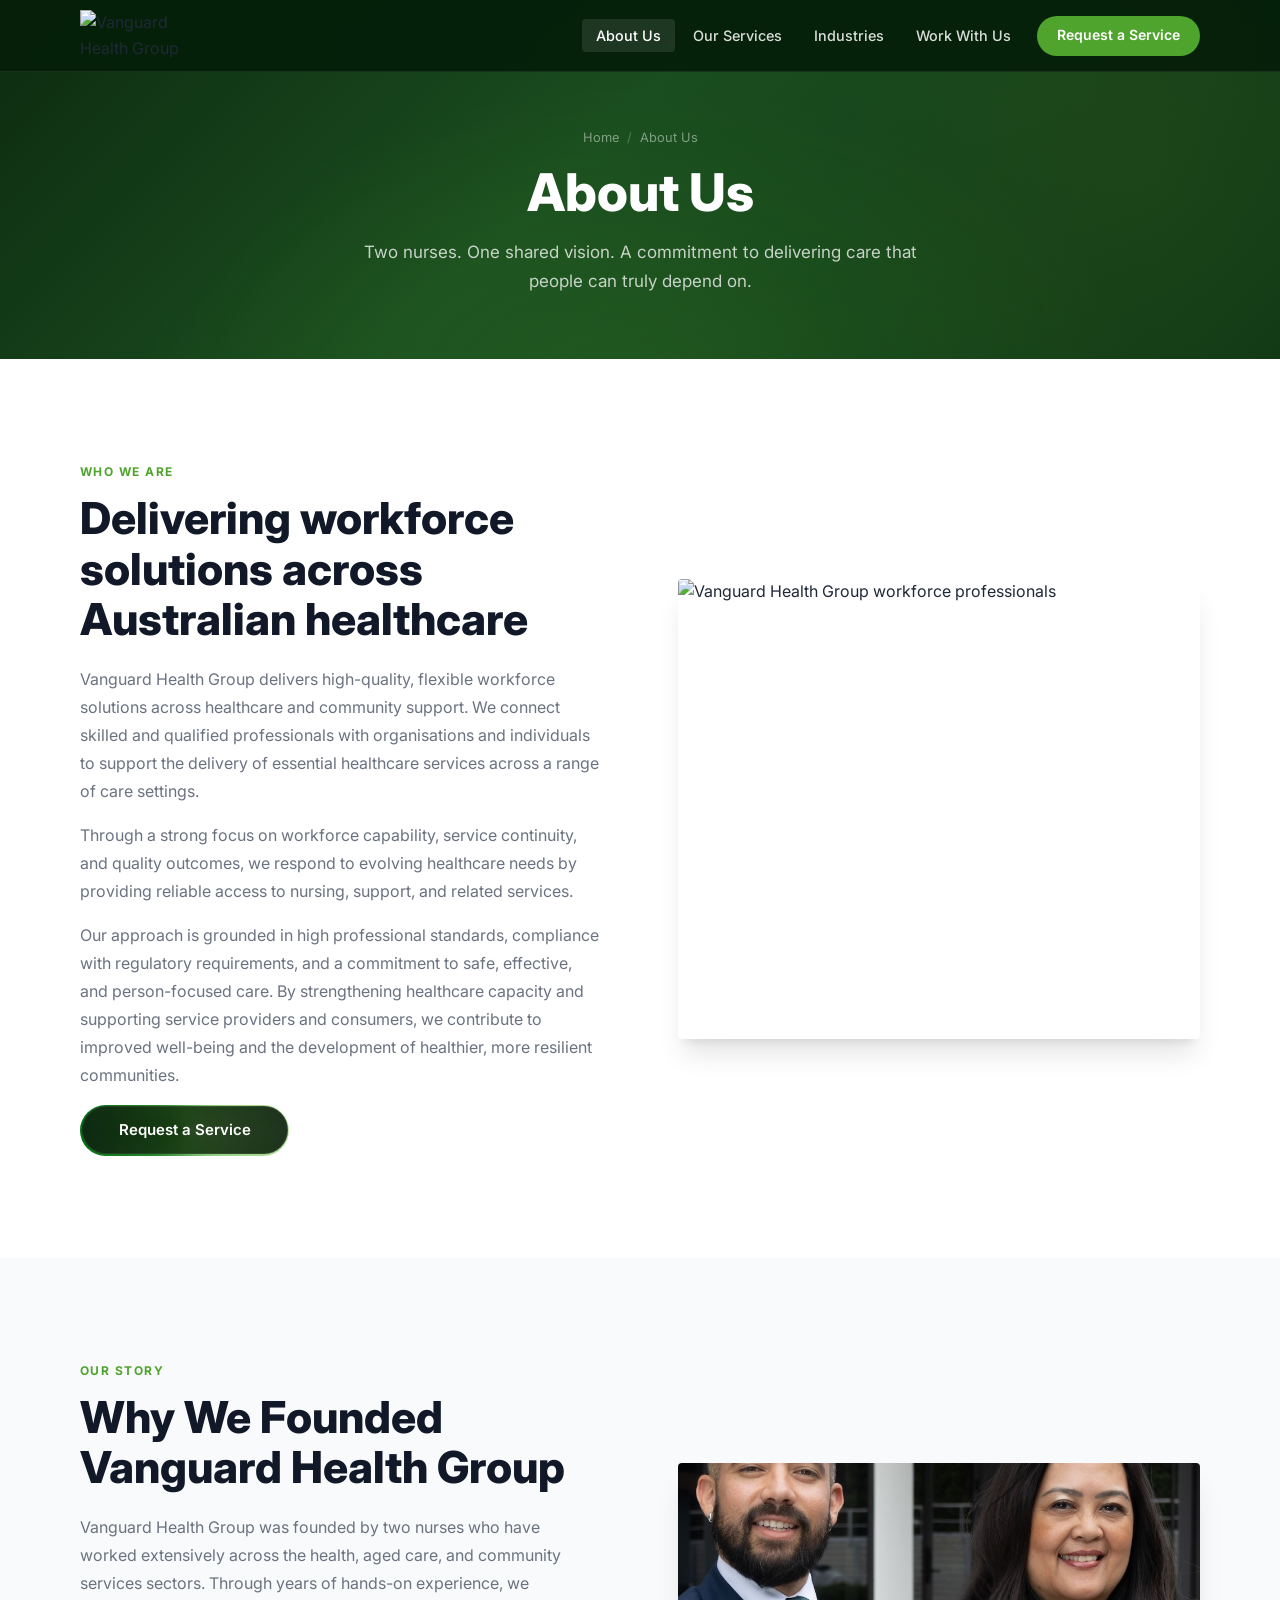
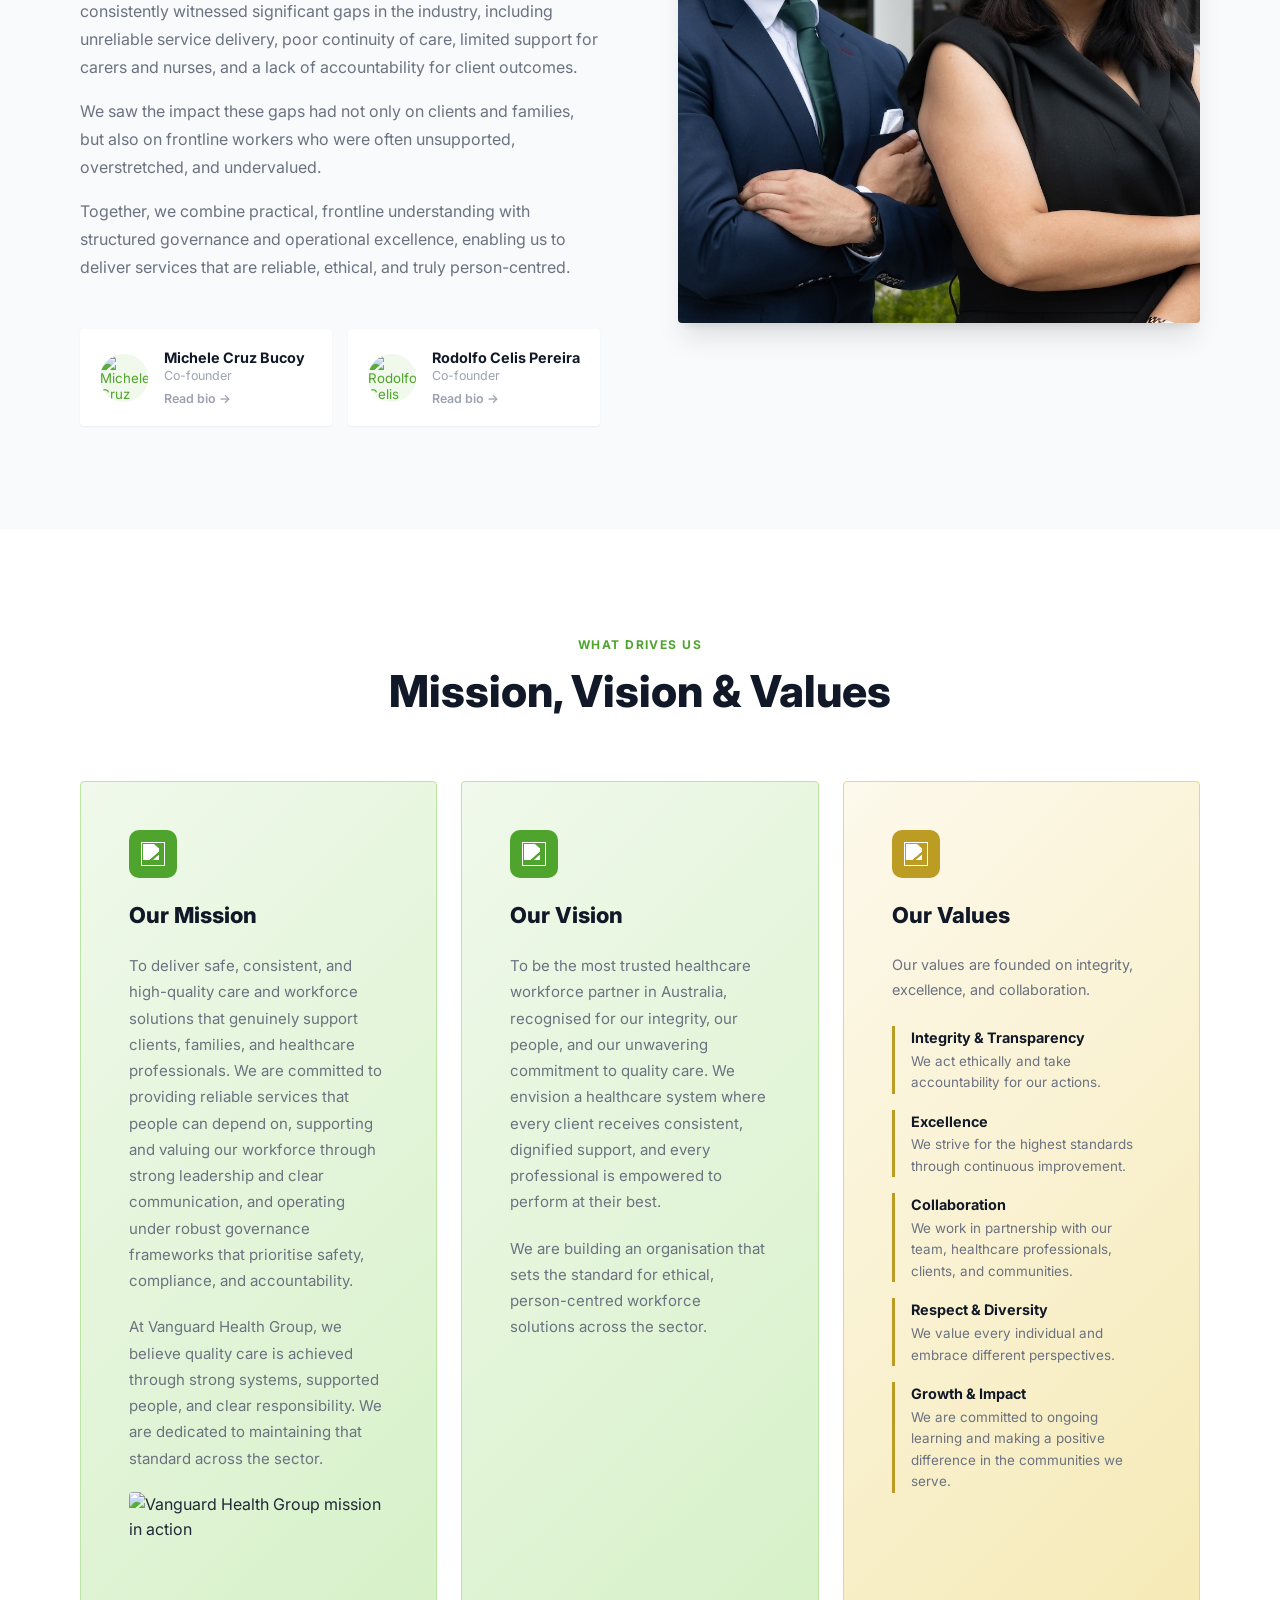
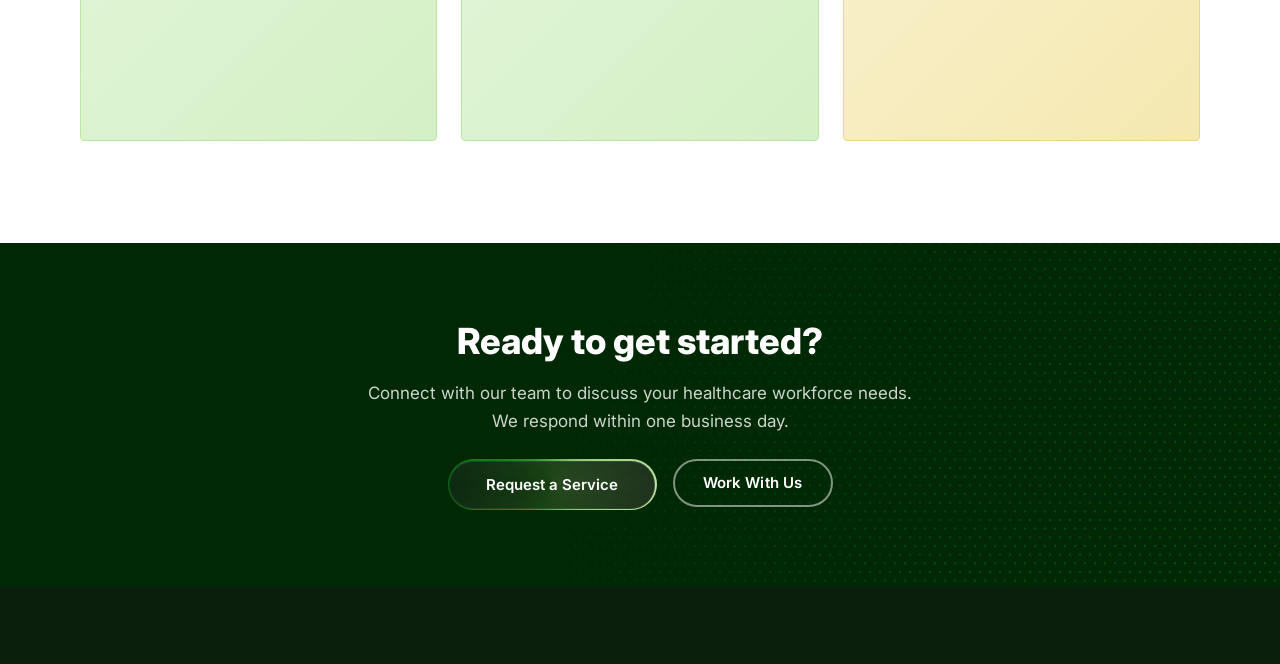
==== commit 1c68fd4d: "Replace em dashes with correct punctuation throughout" ====
--- a/about.html
+++ b/about.html
@@ -3,7 +3,7 @@
 <head>
   <meta charset="UTF-8" />
   <meta name="viewport" content="width=device-width, initial-scale=1.0" />
-  <meta name="description" content="Learn about Vanguard Health Group — our story, co-founders, mission, and values." />
+  <meta name="description" content="Learn about Vanguard Health Group: our story, co-founders, mission, and values." />
   <title>About Us | Vanguard Health Group</title>
   <!-- Favicon -->
   <link rel="icon" type="image/svg+xml" href="brand_assets/Favicon.svg" />
@@ -16,7 +16,7 @@
   <meta property="og:site_name" content="Vanguard Health Group" />
   <meta property="og:url" content="https://www.vanguardhealthgroup.com.au/about.html" />
   <meta property="og:title" content="About Us | Vanguard Health Group" />
-  <meta property="og:description" content="Learn about Vanguard Health Group — our story, co-founders, mission, and values." />
+  <meta property="og:description" content="Learn about Vanguard Health Group: our story, co-founders, mission, and values." />
   <meta property="og:image" content="https://vanguard-hg.vercel.app/brand_assets/og-Image.jpg" />
   <meta property="og:image:secure_url" content="https://vanguard-hg.vercel.app/brand_assets/og-Image.jpg" />
   <meta property="og:image:type" content="image/jpeg" />
@@ -25,7 +25,7 @@
   <!-- Twitter Card -->
   <meta name="twitter:card" content="summary_large_image" />
   <meta name="twitter:title" content="About Us | Vanguard Health Group" />
-  <meta name="twitter:description" content="Learn about Vanguard Health Group — our story, co-founders, mission, and values." />
+  <meta name="twitter:description" content="Learn about Vanguard Health Group: our story, co-founders, mission, and values." />
   <meta name="twitter:image" content="https://vanguard-hg.vercel.app/brand_assets/og-Image.jpg" />
   <link rel="preconnect" href="https://fonts.googleapis.com" />
   <link rel="preconnect" href="https://fonts.gstatic.com" crossorigin />
@@ -123,13 +123,13 @@
           <span class="section-label">Our Story</span>
           <h2 id="founders-heading" class="section-heading">Why We Founded Vanguard Health Group</h2>
           <p class="section-text">
-            Vanguard Health Group was founded by two nurses who have worked extensively across the health, aged care, and community services sectors. Through years of hands-on experience, we consistently witnessed significant gaps in the industry — including unreliable service delivery, poor continuity of care, limited support for carers and nurses, and a lack of accountability for client outcomes.
+            Vanguard Health Group was founded by two nurses who have worked extensively across the health, aged care, and community services sectors. Through years of hands-on experience, we consistently witnessed significant gaps in the industry, including unreliable service delivery, poor continuity of care, limited support for carers and nurses, and a lack of accountability for client outcomes.
           </p>
           <p class="section-text">
             We saw the impact these gaps had not only on clients and families, but also on frontline workers who were often unsupported, overstretched, and undervalued.
           </p>
           <p class="section-text">
-            Together, we combine practical, frontline understanding with structured governance and operational excellence — enabling us to deliver services that are reliable, ethical, and truly person-centred.
+            Together, we combine practical, frontline understanding with structured governance and operational excellence, enabling us to deliver services that are reliable, ethical, and truly person-centred.
           </p>
           <div class="directors-grid">
             <button class="director-card director-card--btn" aria-haspopup="dialog" data-bio="michele">
@@ -174,7 +174,7 @@
               To deliver safe, consistent, and high-quality care and workforce solutions that genuinely support clients, families, and healthcare professionals. We are committed to providing reliable services that people can depend on, supporting and valuing our workforce through strong leadership and clear communication, and operating under robust governance frameworks that prioritise safety, compliance, and accountability.
             </p>
             <p>
-              At Vanguard Health Group, we believe quality care is achieved through strong systems, supported people, and clear responsibility — and we are dedicated to maintaining that standard across the sector.
+              At Vanguard Health Group, we believe quality care is achieved through strong systems, supported people, and clear responsibility. We are dedicated to maintaining that standard across the sector.
             </p>
             <img
               src="brand_assets/AboutUs_Mission&amp;Values.JPG"
@@ -188,7 +188,7 @@
             </div>
             <h3>Our Vision</h3>
             <p>
-              To be the most trusted healthcare workforce partner in Australia — recognised for our integrity, our people, and our unwavering commitment to quality care. We envision a healthcare system where every client receives consistent, dignified support, and every professional is empowered to perform at their best.
+              To be the most trusted healthcare workforce partner in Australia, recognised for our integrity, our people, and our unwavering commitment to quality care. We envision a healthcare system where every client receives consistent, dignified support, and every professional is empowered to perform at their best.
             </p>
             <p>
               We are building an organisation that sets the standard for ethical, person-centred workforce solutions across the sector.
@@ -276,7 +276,7 @@
             <p>Michele is a highly experienced Registered Nurse and Clinical Leader with over 28 years of expertise across Haematology/Oncology, Clinical Research, and community-based services. She brings a strong track record in clinical governance, service development, and leading high-performing care teams across complex healthcare environments.</p>
             <p>Her clinical background includes advanced practice and care in Stem Cell Transplantation (BMT), Apheresis in Haematology/Oncology Ward, with previous leadership role as a Haematology Nurse Consultant at Monash Health leading the care of blood cancer patients. Michele has contributed to major Australian healthcare institutions, including The Alfred and Peter MacCallum Cancer Centre, where she played a key role in delivering specialised and evidence-based care.</p>
             <p>Since 2021, Michele has been working as a Clinical Lead in the Aged Care and Disability sectors, where she provides strategic oversight, clinical consultancy, and operational leadership to support safe, person-centred care in the community. She works closely with multidisciplinary teams, clients, and families to ensure individuals remain safe, functional, and independent in their homes while navigating complex healthcare and support systems.</p>
-            <p>Through her leadership in the sector, Michele identified a critical gap in accountability, workforce capability, and consistency in care delivery for vulnerable populations. Michele and her long-time colleague, Rodolfo founded Vanguard Health Group — a service-driven organisation committed to raising the standard of care across aged care, disability, and healthcare settings.</p>
+            <p>Through her leadership in the sector, Michele identified a critical gap in accountability, workforce capability, and consistency in care delivery for vulnerable populations. Michele and her long-time colleague, Rodolfo founded Vanguard Health Group, a service-driven organisation committed to raising the standard of care across aged care, disability, and healthcare settings.</p>
             <p>Under Michele's leadership, Vanguard Health Group is focused on delivering high-quality, person-centred care in homes, facilities, and hospitals; addressing workforce shortages by providing skilled, reliable nurses and carers; leading with integrity, accountability, and clinical excellence; supporting clients to access appropriate funding and navigate complex care systems; and collaborating with medical and allied health professionals to optimise outcomes.</p>
             <p>Michele's vision is to build a workforce that leads by example, delivering genuine, compassionate, and professional care while improving outcomes for vulnerable individuals and supporting the broader healthcare system.</p>
             <p>With a strong focus on advocacy, innovation, and continuous improvement, Michele continues to position Vanguard Health Group as a trusted partner in delivering safe, effective, and high-quality care across the community.</p>
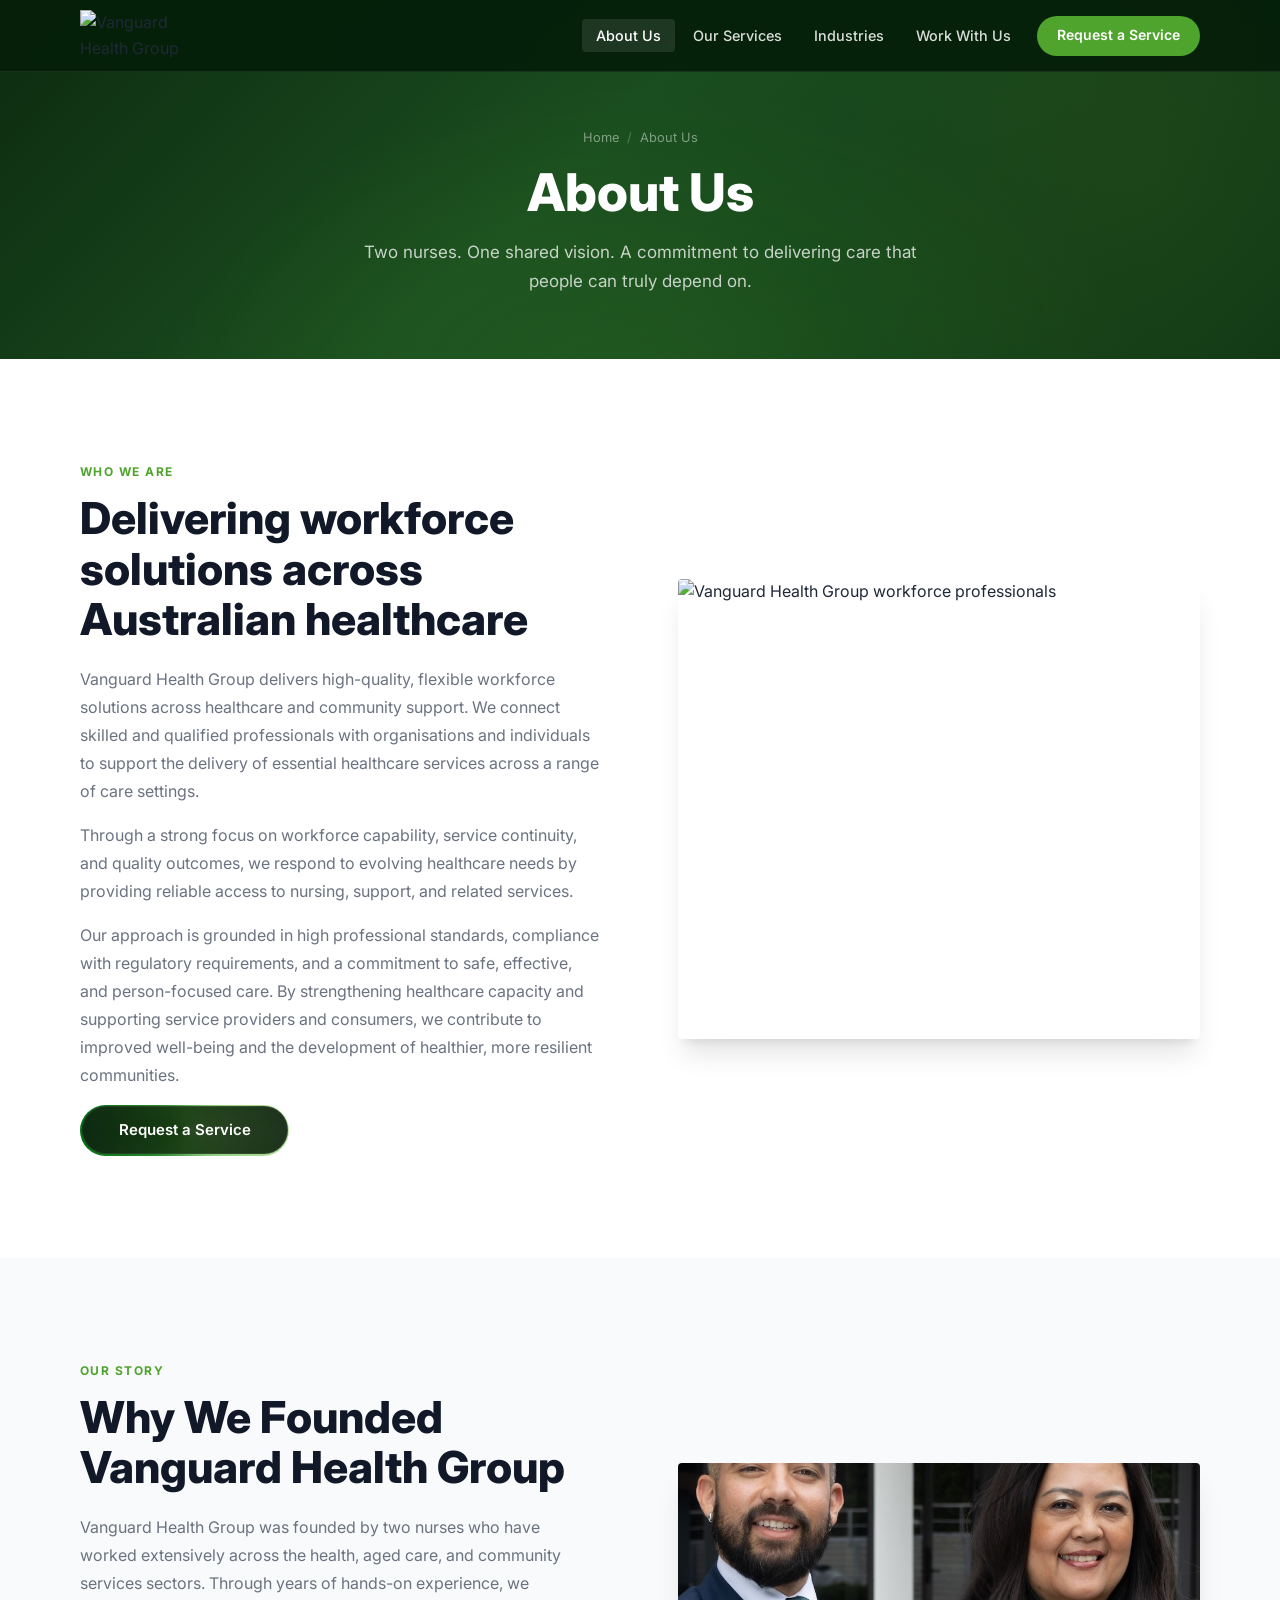
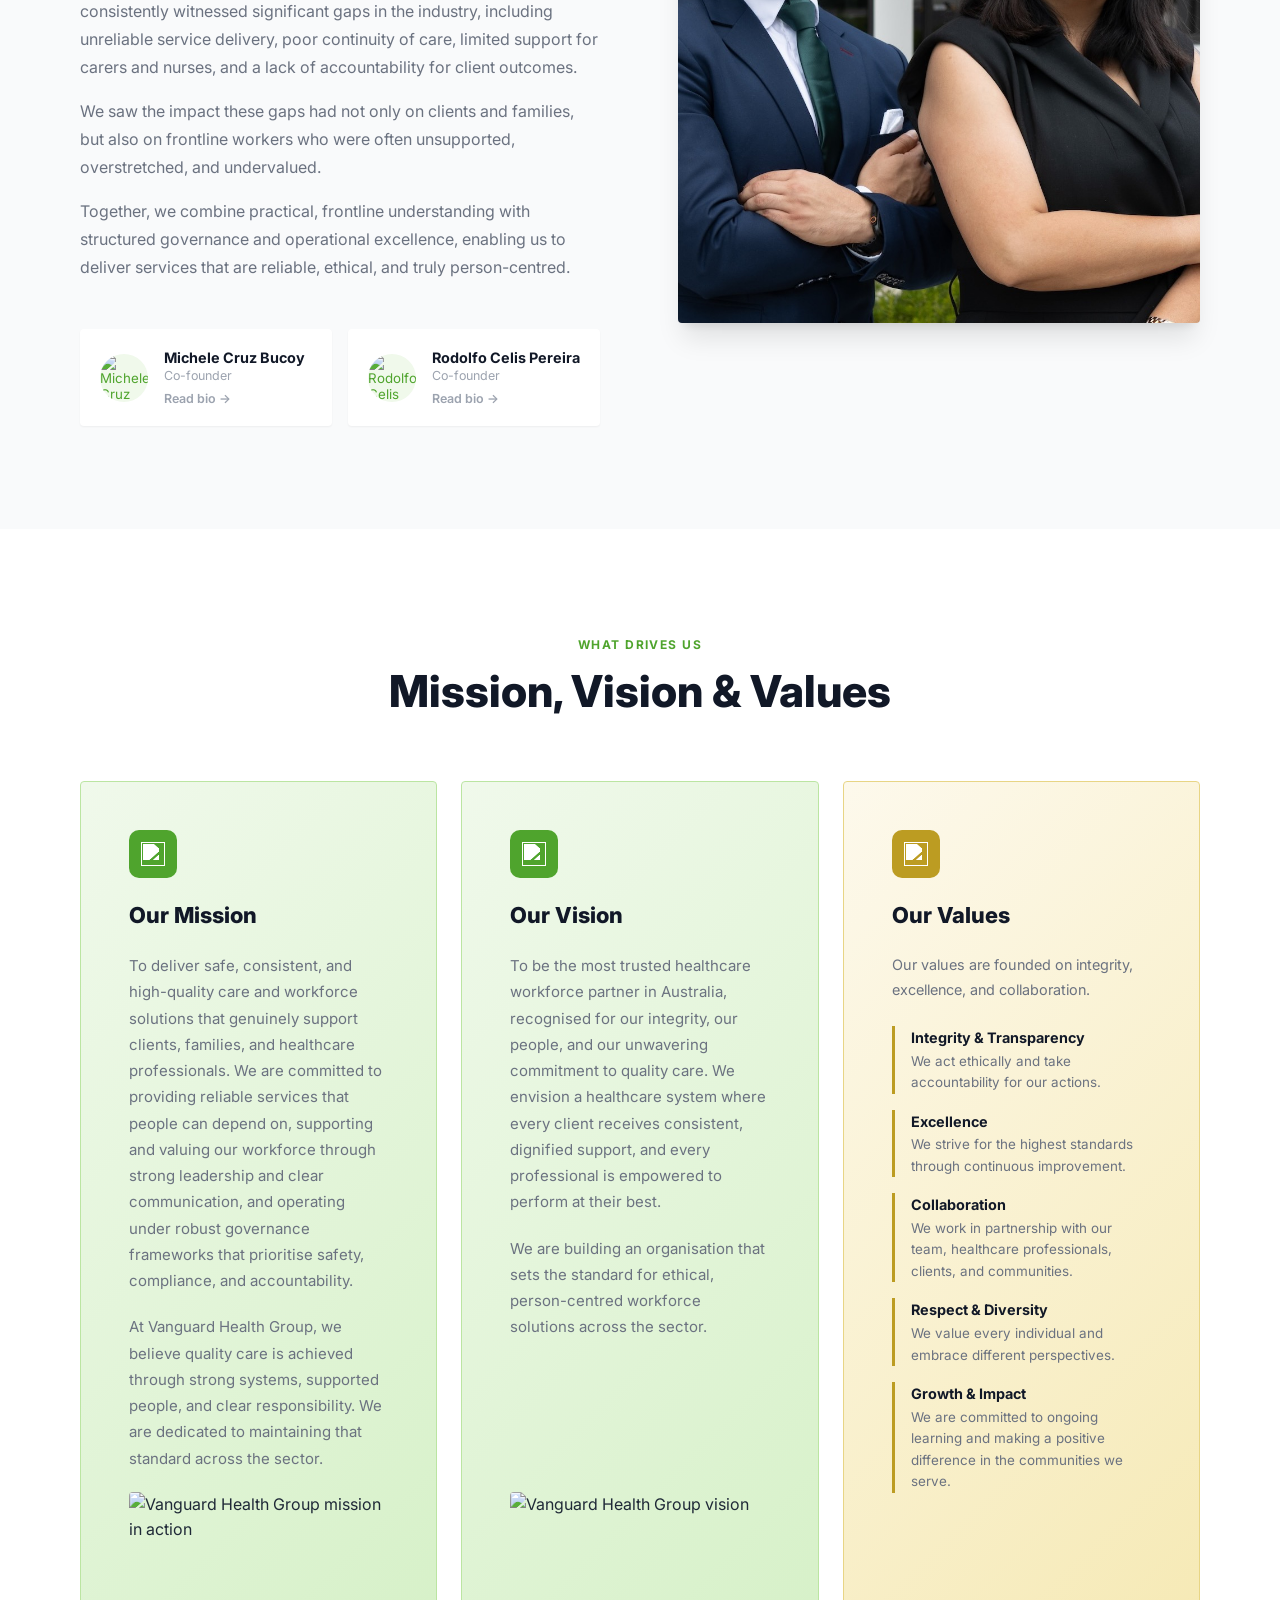
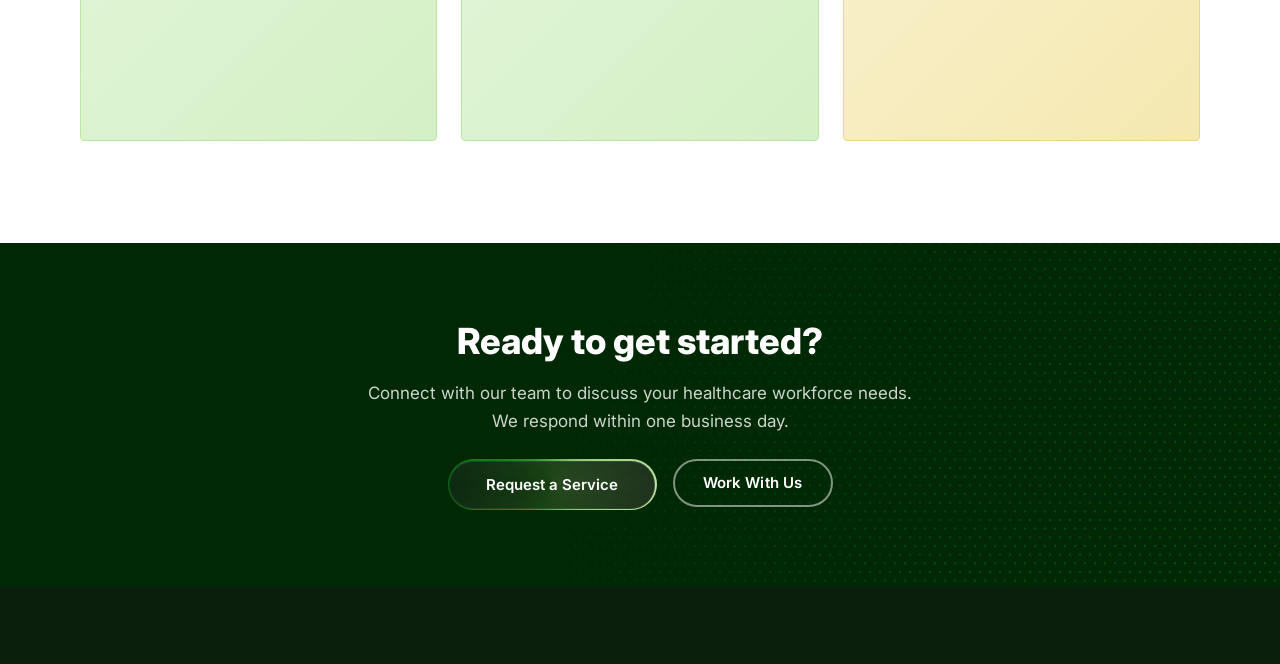
==== commit aa7b6506: "Extract mission/vision/values cards into mission.js component" ====
--- a/about.html
+++ b/about.html
@@ -158,76 +158,77 @@
     </section>
 
     <!-- ========== MISSION & VALUES ========== -->
-    <section class="section mission-section" aria-labelledby="mission-heading">
-      <div class="container">
-        <div class="section-header">
-          <span class="section-label">What Drives Us</span>
-          <h2 id="mission-heading" class="section-heading">Mission, Vision &amp; Values</h2>
-        </div>
-        <div class="mission-grid">
-          <div class="mission-card mission-card--green">
-            <div class="mission-icon" aria-hidden="true">
-              <img src="Icons/Mission.svg" alt="" class="icon-img" />
-            </div>
-            <h3>Our Mission</h3>
-            <p>
-              To deliver safe, consistent, and high-quality care and workforce solutions that genuinely support clients, families, and healthcare professionals. We are committed to providing reliable services that people can depend on, supporting and valuing our workforce through strong leadership and clear communication, and operating under robust governance frameworks that prioritise safety, compliance, and accountability.
-            </p>
-            <p>
-              At Vanguard Health Group, we believe quality care is achieved through strong systems, supported people, and clear responsibility. We are dedicated to maintaining that standard across the sector.
-            </p>
-            <img
-              src="brand_assets/AboutUs_Mission&amp;Values.JPG"
-              alt="Vanguard Health Group mission in action"
-              class="card-img"
-            />
-          </div>
-          <div class="mission-card mission-card--green">
-            <div class="mission-icon" aria-hidden="true">
-              <img src="Icons/Mission.svg" alt="" class="icon-img" />
-            </div>
-            <h3>Our Vision</h3>
-            <p>
-              To be the most trusted healthcare workforce partner in Australia, recognised for our integrity, our people, and our unwavering commitment to quality care. We envision a healthcare system where every client receives consistent, dignified support, and every professional is empowered to perform at their best.
-            </p>
-            <p>
-              We are building an organisation that sets the standard for ethical, person-centred workforce solutions across the sector.
-            </p>
-          </div>
-          <div class="mission-card mission-card--gold">
-            <div class="mission-icon" aria-hidden="true">
-              <img src="Icons/Values.svg" alt="" class="icon-img" />
-            </div>
-            <h3>Our Values</h3>
-            <p style="font-size:.9rem;color:var(--text-light);line-height:1.7;margin-bottom:.25rem;">
-              Our values are founded on integrity, excellence, and collaboration.
-            </p>
-            <ul class="values-list">
-              <li>
-                <strong>Integrity &amp; Transparency</strong>
-                <span>We act ethically and take accountability for our actions.</span>
-              </li>
-              <li>
-                <strong>Excellence</strong>
-                <span>We strive for the highest standards through continuous improvement.</span>
-              </li>
-              <li>
-                <strong>Collaboration</strong>
-                <span>We work in partnership with our team, healthcare professionals, clients, and communities.</span>
-              </li>
-              <li>
-                <strong>Respect &amp; Diversity</strong>
-                <span>We value every individual and embrace different perspectives.</span>
-              </li>
-              <li>
-                <strong>Growth &amp; Impact</strong>
-                <span>We are committed to ongoing learning and making a positive difference in the communities we serve.</span>
-              </li>
-            </ul>
-          </div>
-        </div>
-      </div>
-    </section>
+    <div id="site-mission"
+      data-label="What Drives Us"
+      data-heading="Mission, Vision &amp; Values"
+    >
+      <div class="mission-card mission-card--green">
+        <div class="mission-icon" aria-hidden="true">
+          <img src="Icons/Mission.svg" alt="" class="icon-img" />
+        </div>
+        <h3>Our Mission</h3>
+        <p>
+          To deliver safe, consistent, and high-quality care and workforce solutions that genuinely support clients, families, and healthcare professionals. We are committed to providing reliable services that people can depend on, supporting and valuing our workforce through strong leadership and clear communication, and operating under robust governance frameworks that prioritise safety, compliance, and accountability.
+        </p>
+        <p>
+          At Vanguard Health Group, we believe quality care is achieved through strong systems, supported people, and clear responsibility. We are dedicated to maintaining that standard across the sector.
+        </p>
+        <img
+          src="brand_assets/AboutUs_Mission&amp;Values.JPG"
+          alt="Vanguard Health Group mission in action"
+          class="card-img"
+        />
+      </div>
+      <div class="mission-card mission-card--green">
+        <div class="mission-icon" aria-hidden="true">
+          <img src="Icons/Mission.svg" alt="" class="icon-img" />
+        </div>
+        <h3>Our Vision</h3>
+        <p>
+          To be the most trusted healthcare workforce partner in Australia, recognised for our integrity, our people, and our unwavering commitment to quality care. We envision a healthcare system where every client receives consistent, dignified support, and every professional is empowered to perform at their best.
+        </p>
+        <p>
+          We are building an organisation that sets the standard for ethical, person-centred workforce solutions across the sector.
+        </p>
+        <img
+          src="brand_assets/Index_Helath_workforce_solutions.JPG"
+          alt="Vanguard Health Group vision"
+          class="card-img"
+        />
+      </div>
+      <div class="mission-card mission-card--gold">
+        <div class="mission-icon" aria-hidden="true">
+          <img src="Icons/Values.svg" alt="" class="icon-img" />
+        </div>
+        <h3>Our Values</h3>
+        <p style="font-size:.9rem;color:var(--text-light);line-height:1.7;margin-bottom:.25rem;">
+          Our values are founded on integrity, excellence, and collaboration.
+        </p>
+        <ul class="values-list">
+          <li>
+            <strong>Integrity &amp; Transparency</strong>
+            <span>We act ethically and take accountability for our actions.</span>
+          </li>
+          <li>
+            <strong>Excellence</strong>
+            <span>We strive for the highest standards through continuous improvement.</span>
+          </li>
+          <li>
+            <strong>Collaboration</strong>
+            <span>We work in partnership with our team, healthcare professionals, clients, and communities.</span>
+          </li>
+          <li>
+            <strong>Respect &amp; Diversity</strong>
+            <span>We value every individual and embrace different perspectives.</span>
+          </li>
+          <li>
+            <strong>Growth &amp; Impact</strong>
+            <span>We are committed to ongoing learning and making a positive difference in the communities we serve.</span>
+          </li>
+        </ul>
+      </div>
+    </div>
+    <script src="js/mission.js"></script>
   <div id="site-cta"></div>
   <script src="js/cta.js"></script>
 
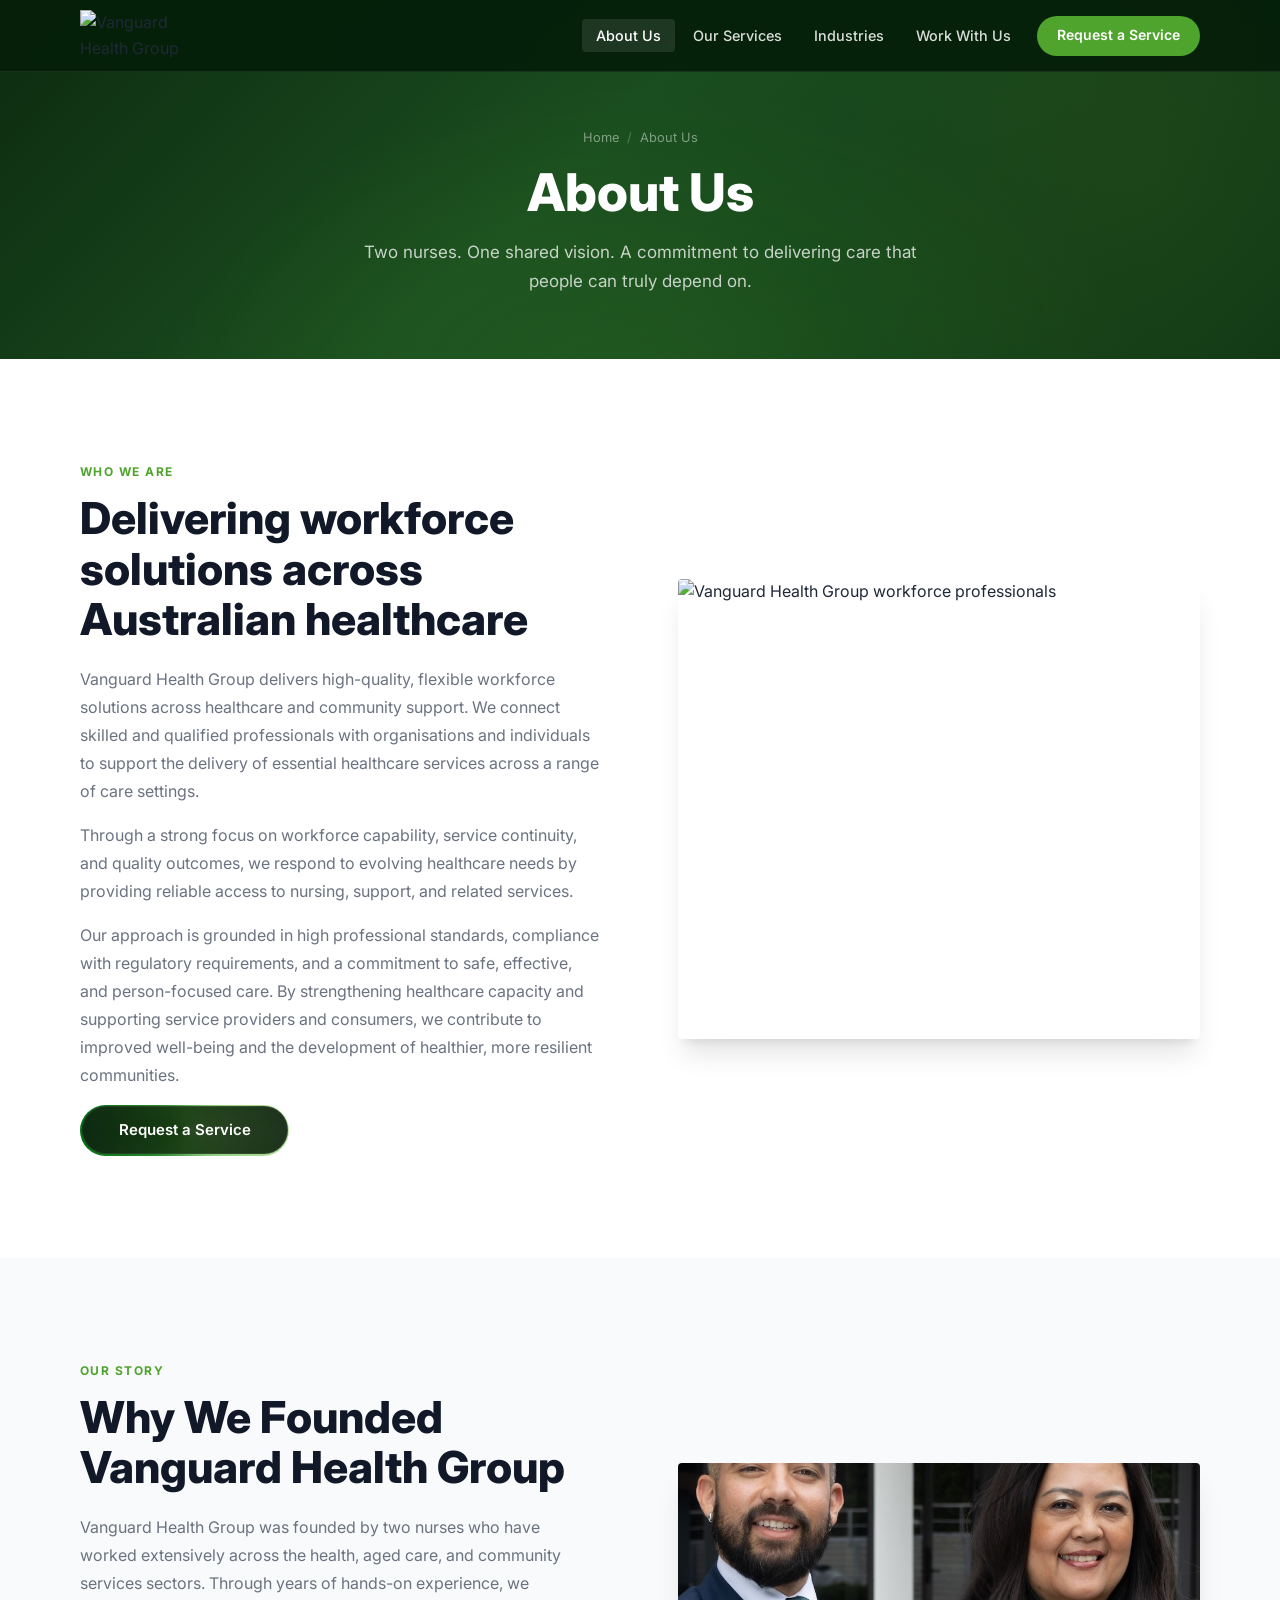
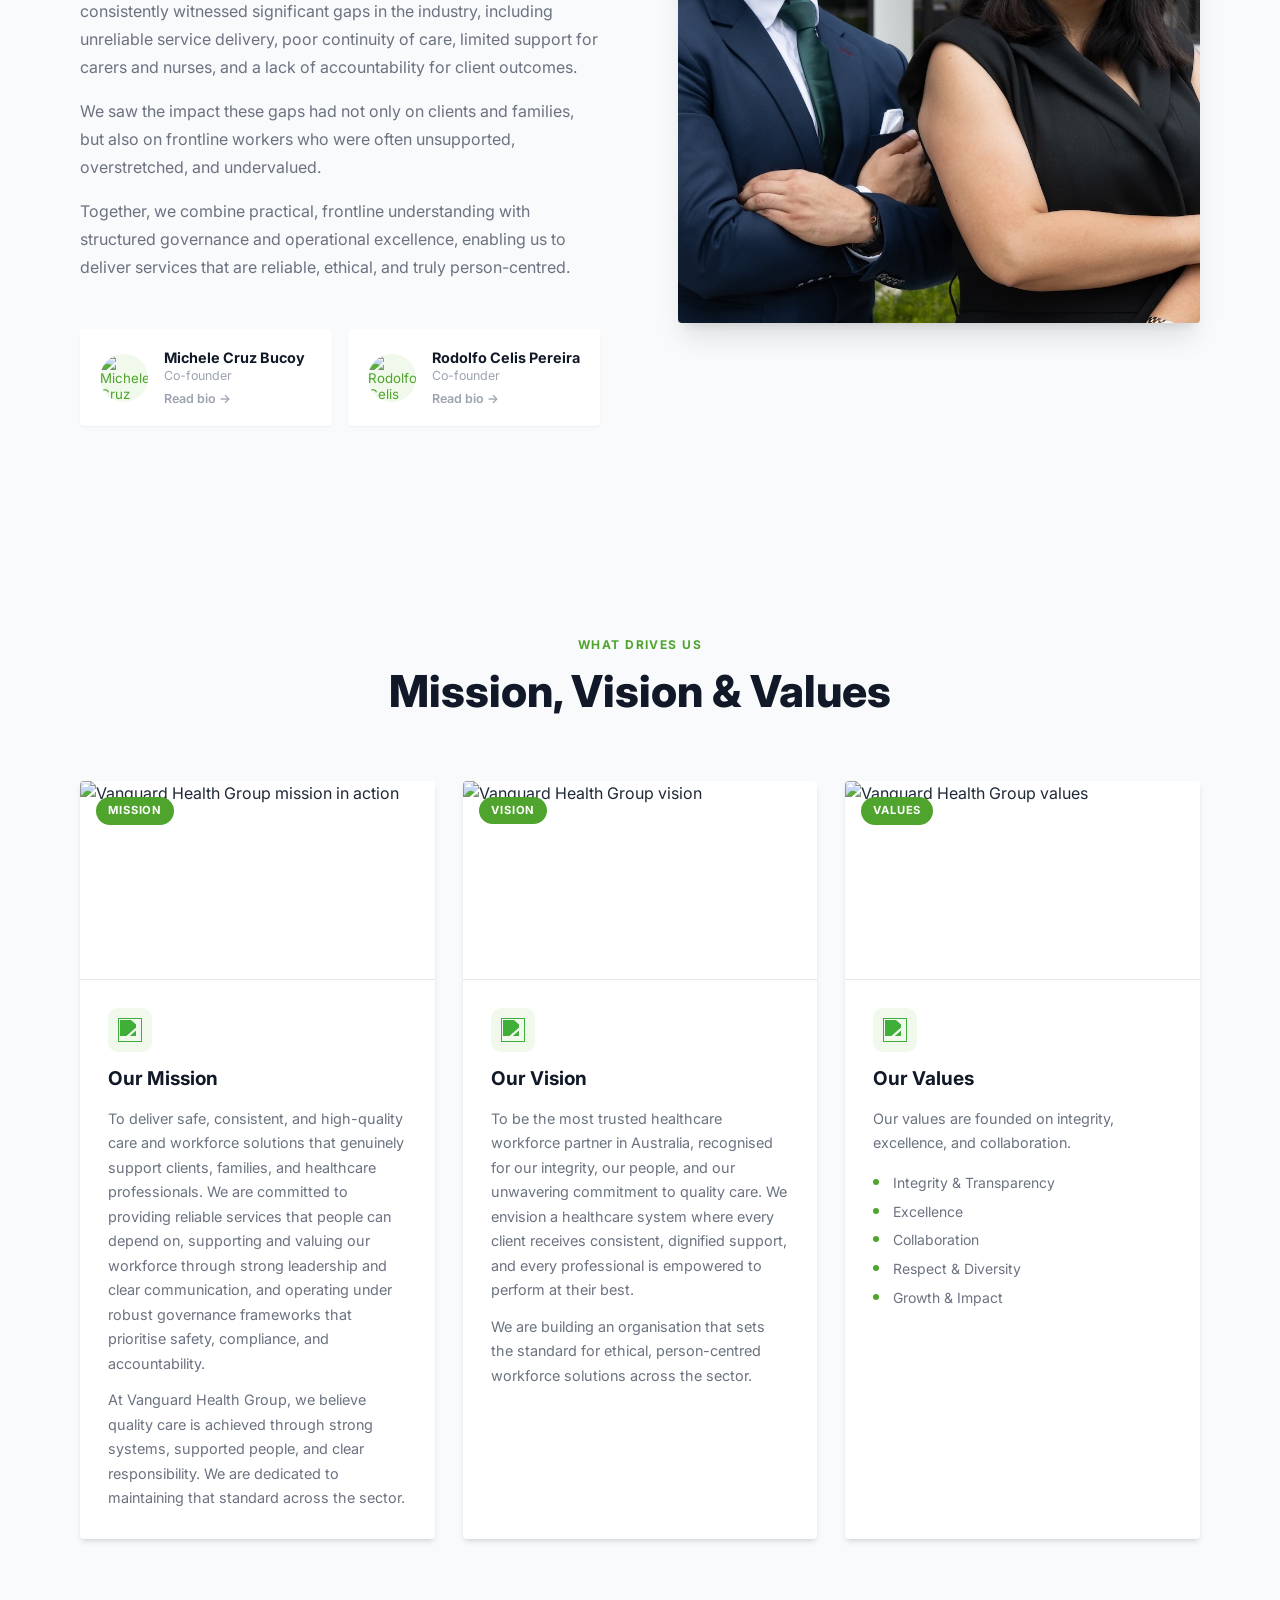
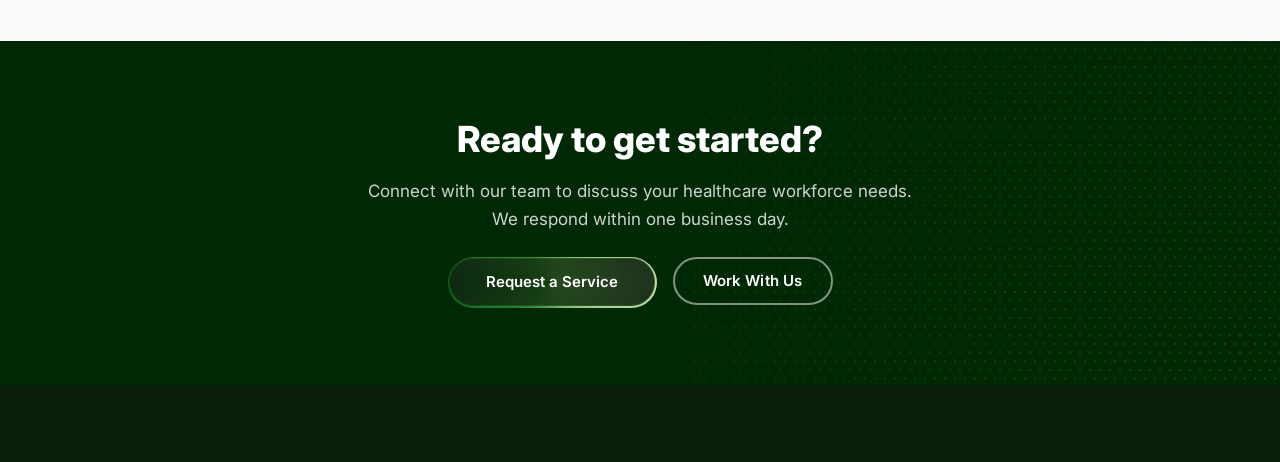
==== commit 34bbefba: "Convert mission/vision/values cards to service-card component via Maincard.js" ====
--- a/about.html
+++ b/about.html
@@ -158,77 +158,61 @@
     </section>
 
     <!-- ========== MISSION & VALUES ========== -->
-    <div id="site-mission"
+    <div id="site-services"
       data-label="What Drives Us"
       data-heading="Mission, Vision &amp; Values"
+      data-cta="false"
     >
-      <div class="mission-card mission-card--green">
-        <div class="mission-icon" aria-hidden="true">
-          <img src="Icons/Mission.svg" alt="" class="icon-img" />
-        </div>
-        <h3>Our Mission</h3>
-        <p>
-          To deliver safe, consistent, and high-quality care and workforce solutions that genuinely support clients, families, and healthcare professionals. We are committed to providing reliable services that people can depend on, supporting and valuing our workforce through strong leadership and clear communication, and operating under robust governance frameworks that prioritise safety, compliance, and accountability.
-        </p>
-        <p>
-          At Vanguard Health Group, we believe quality care is achieved through strong systems, supported people, and clear responsibility. We are dedicated to maintaining that standard across the sector.
-        </p>
-        <img
-          src="brand_assets/AboutUs_Mission&amp;Values.JPG"
-          alt="Vanguard Health Group mission in action"
-          class="card-img"
-        />
-      </div>
-      <div class="mission-card mission-card--green">
-        <div class="mission-icon" aria-hidden="true">
-          <img src="Icons/Mission.svg" alt="" class="icon-img" />
-        </div>
-        <h3>Our Vision</h3>
-        <p>
-          To be the most trusted healthcare workforce partner in Australia, recognised for our integrity, our people, and our unwavering commitment to quality care. We envision a healthcare system where every client receives consistent, dignified support, and every professional is empowered to perform at their best.
-        </p>
-        <p>
-          We are building an organisation that sets the standard for ethical, person-centred workforce solutions across the sector.
-        </p>
-        <img
-          src="brand_assets/Index_Helath_workforce_solutions.JPG"
-          alt="Vanguard Health Group vision"
-          class="card-img"
-        />
-      </div>
-      <div class="mission-card mission-card--gold">
-        <div class="mission-icon" aria-hidden="true">
-          <img src="Icons/Values.svg" alt="" class="icon-img" />
-        </div>
-        <h3>Our Values</h3>
-        <p style="font-size:.9rem;color:var(--text-light);line-height:1.7;margin-bottom:.25rem;">
-          Our values are founded on integrity, excellence, and collaboration.
-        </p>
-        <ul class="values-list">
-          <li>
-            <strong>Integrity &amp; Transparency</strong>
-            <span>We act ethically and take accountability for our actions.</span>
-          </li>
-          <li>
-            <strong>Excellence</strong>
-            <span>We strive for the highest standards through continuous improvement.</span>
-          </li>
-          <li>
-            <strong>Collaboration</strong>
-            <span>We work in partnership with our team, healthcare professionals, clients, and communities.</span>
-          </li>
-          <li>
-            <strong>Respect &amp; Diversity</strong>
-            <span>We value every individual and embrace different perspectives.</span>
-          </li>
-          <li>
-            <strong>Growth &amp; Impact</strong>
-            <span>We are committed to ongoing learning and making a positive difference in the communities we serve.</span>
-          </li>
-        </ul>
-      </div>
+      <article class="service-card">
+        <div class="service-image-wrap">
+          <img src="brand_assets/AboutUs_Mission&amp;Values.JPG" alt="Vanguard Health Group mission in action" class="service-img" />
+          <div class="service-badge">Mission</div>
+        </div>
+        <div class="service-body">
+          <div class="service-icon" aria-hidden="true">
+            <img src="Icons/Mission.svg" alt="" class="icon-img" />
+          </div>
+          <h3>Our Mission</h3>
+          <p>To deliver safe, consistent, and high-quality care and workforce solutions that genuinely support clients, families, and healthcare professionals. We are committed to providing reliable services that people can depend on, supporting and valuing our workforce through strong leadership and clear communication, and operating under robust governance frameworks that prioritise safety, compliance, and accountability.</p>
+          <p>At Vanguard Health Group, we believe quality care is achieved through strong systems, supported people, and clear responsibility. We are dedicated to maintaining that standard across the sector.</p>
+        </div>
+      </article>
+      <article class="service-card">
+        <div class="service-image-wrap">
+          <img src="brand_assets/Index_Helath_workforce_solutions.JPG" alt="Vanguard Health Group vision" class="service-img" />
+          <div class="service-badge">Vision</div>
+        </div>
+        <div class="service-body">
+          <div class="service-icon" aria-hidden="true">
+            <img src="Icons/Mission.svg" alt="" class="icon-img" />
+          </div>
+          <h3>Our Vision</h3>
+          <p>To be the most trusted healthcare workforce partner in Australia, recognised for our integrity, our people, and our unwavering commitment to quality care. We envision a healthcare system where every client receives consistent, dignified support, and every professional is empowered to perform at their best.</p>
+          <p>We are building an organisation that sets the standard for ethical, person-centred workforce solutions across the sector.</p>
+        </div>
+      </article>
+      <article class="service-card">
+        <div class="service-image-wrap">
+          <img src="brand_assets/AboutUs_Delivering workforce.JPG" alt="Vanguard Health Group values" class="service-img" />
+          <div class="service-badge">Values</div>
+        </div>
+        <div class="service-body">
+          <div class="service-icon" aria-hidden="true">
+            <img src="Icons/Values.svg" alt="" class="icon-img" />
+          </div>
+          <h3>Our Values</h3>
+          <p>Our values are founded on integrity, excellence, and collaboration.</p>
+          <ul class="service-list">
+            <li>Integrity &amp; Transparency</li>
+            <li>Excellence</li>
+            <li>Collaboration</li>
+            <li>Respect &amp; Diversity</li>
+            <li>Growth &amp; Impact</li>
+          </ul>
+        </div>
+      </article>
     </div>
-    <script src="js/mission.js"></script>
+    <script src="js/Maincard.js"></script>
   <div id="site-cta"></div>
   <script src="js/cta.js"></script>
 
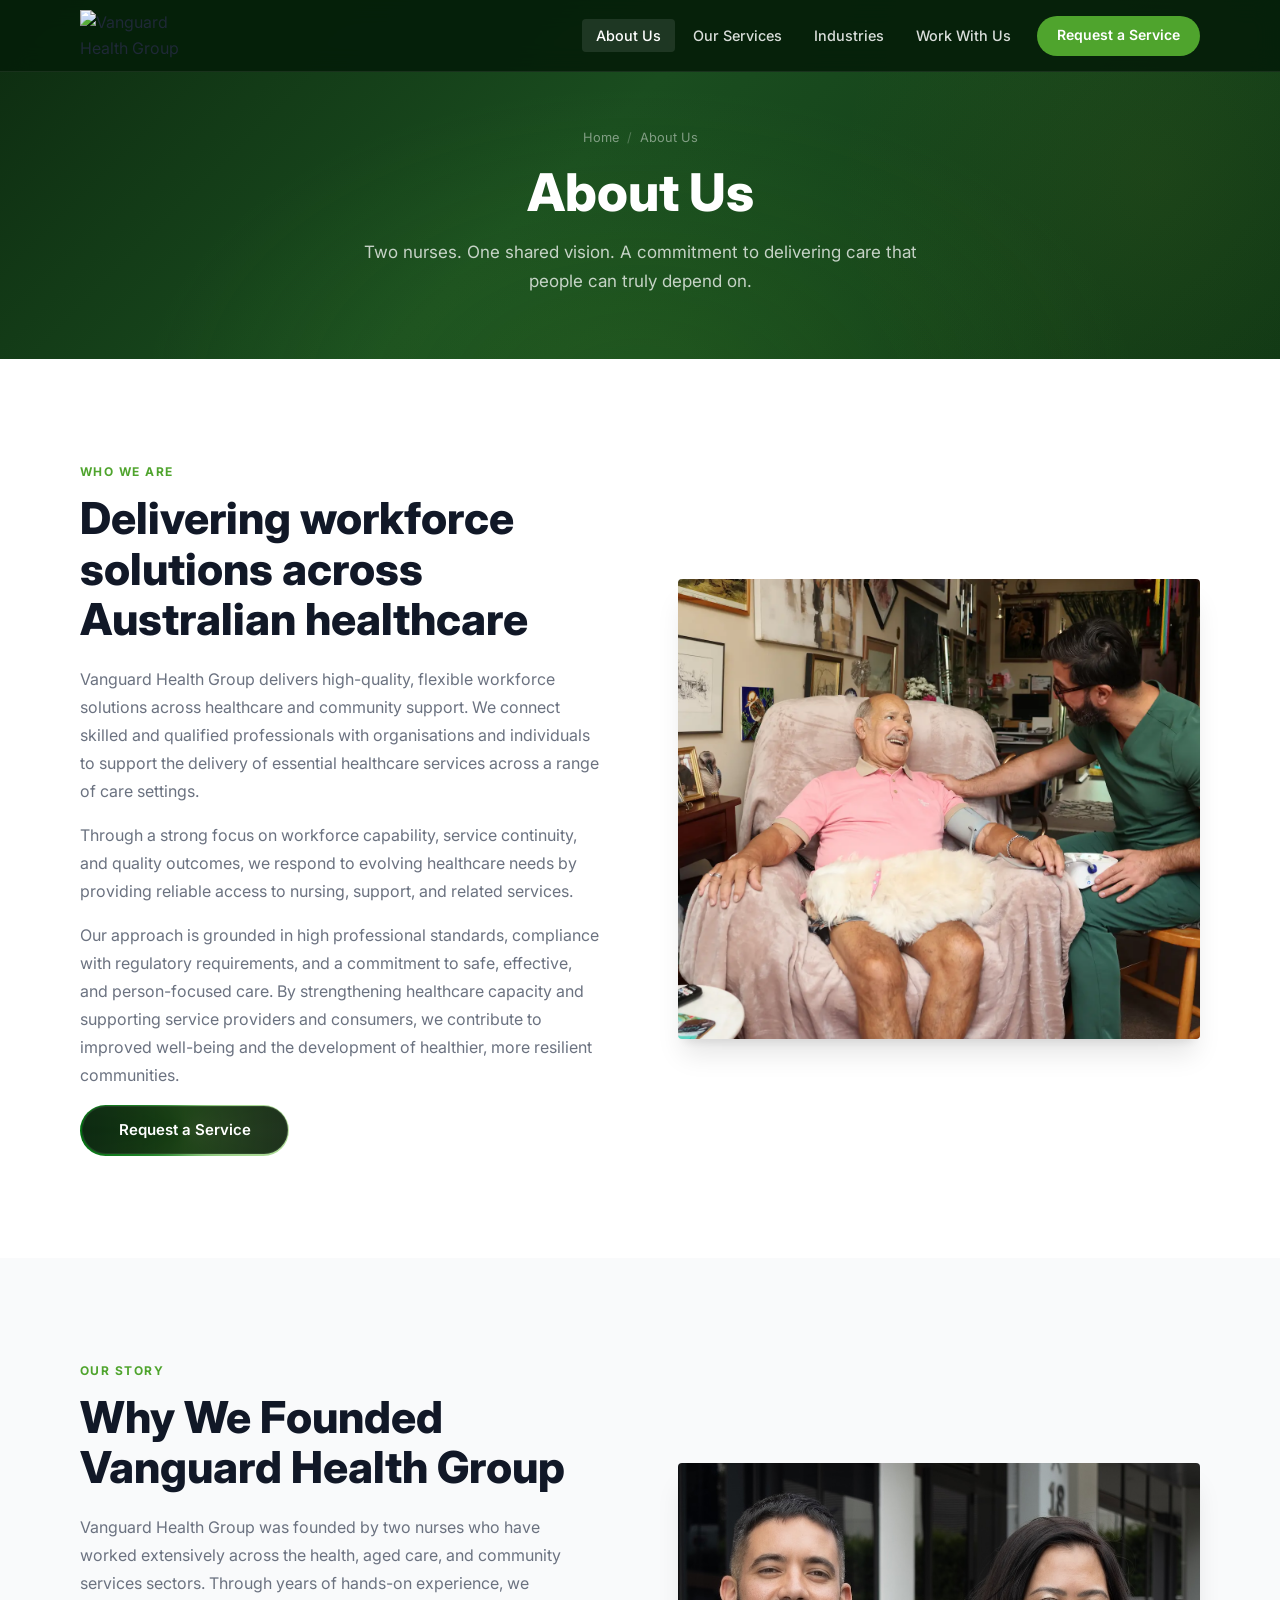
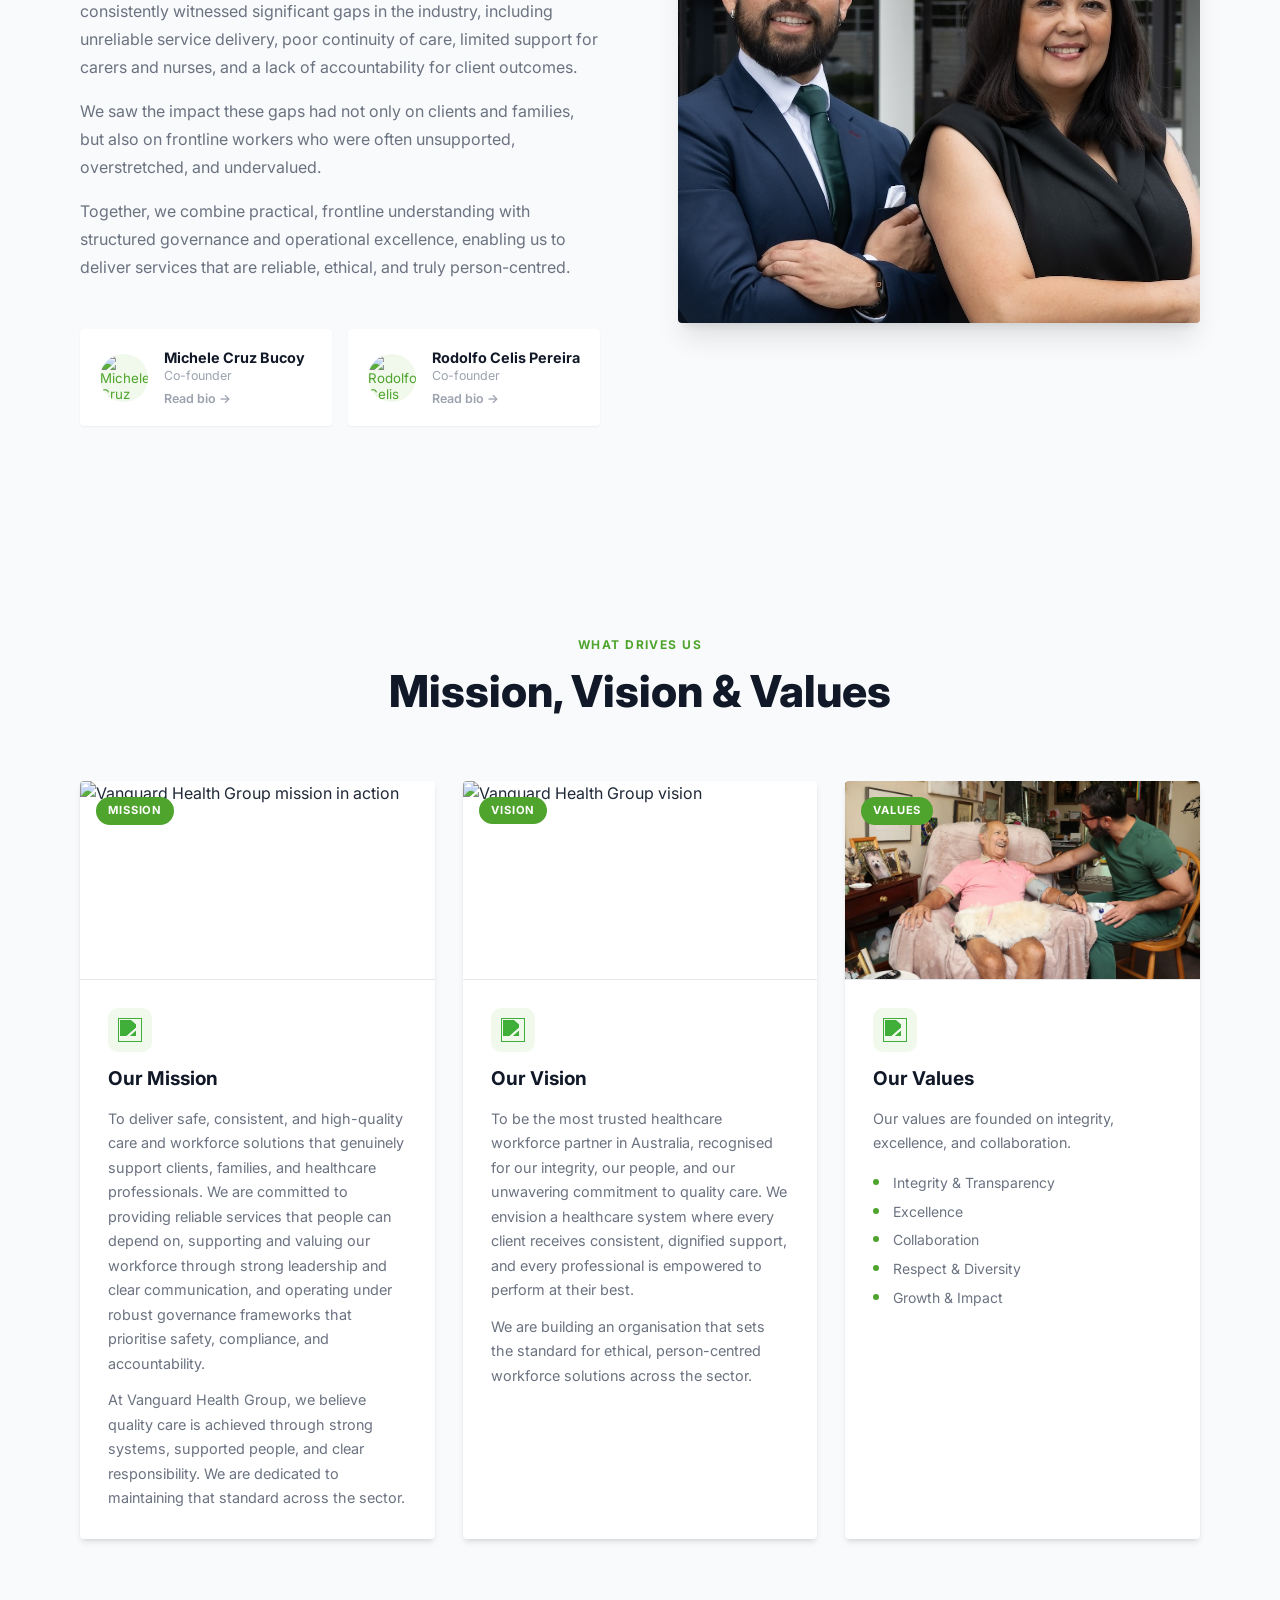
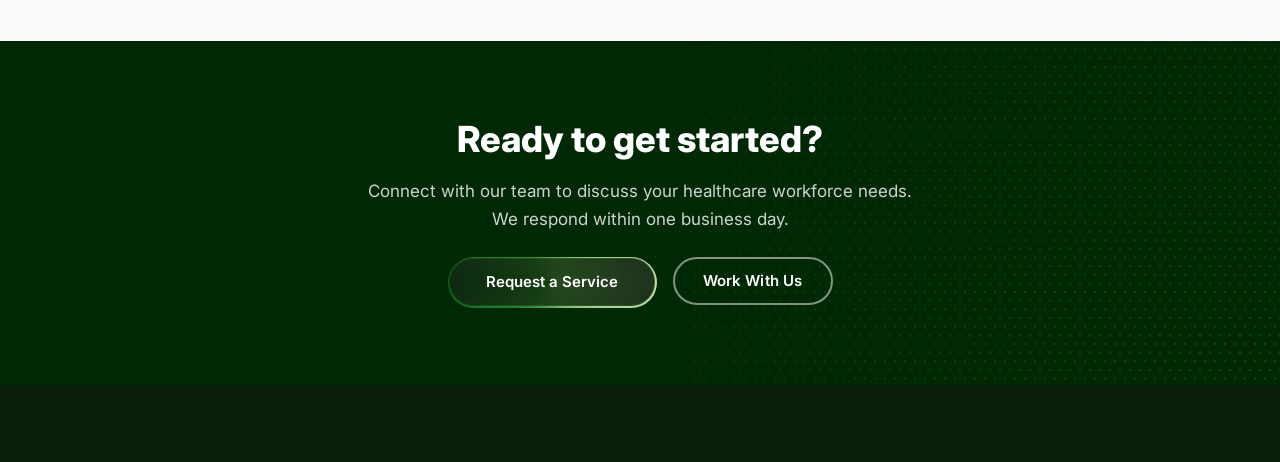
==== commit dc4b97de: "Update founders and delivering workforce images with client-supplied crops" ====
--- a/about.html
+++ b/about.html
@@ -101,7 +101,7 @@
         </div>
         <div class="split-visual">
           <img
-            src="brand_assets/AboutUs_Delivering workforce.JPG"
+            src="brand_assets/AboutUs_Delivering workforce.webp"
             alt="Vanguard Health Group workforce professionals"
             class="split-img"
           />
@@ -193,7 +193,7 @@
       </article>
       <article class="service-card">
         <div class="service-image-wrap">
-          <img src="brand_assets/AboutUs_Delivering workforce.JPG" alt="Vanguard Health Group values" class="service-img" />
+          <img src="brand_assets/AboutUs_Delivering workforce.webp" alt="Vanguard Health Group values" class="service-img" />
           <div class="service-badge">Values</div>
         </div>
         <div class="service-body">
--- a/css/styles.css
+++ b/css/styles.css
@@ -42,7 +42,7 @@
 
   --transition: 0.25s ease;
   --font: 'Inter', system-ui, -apple-system, sans-serif;
-  --max-w: 1200px;
+  --max-w: clamp(1200px, 88vw, 1600px);
   --nav-h: 72px;
 
   /* ── Button token system ─────────────────────────────────── */
@@ -94,6 +94,7 @@
 
 img, svg { display: block; }
 a { color: inherit; text-decoration: none; }
+h1, h2, h3, h4, h5, h6 { text-wrap: balance; }
 
 /* ── Skip navigation ─────────────────────────────────────── */
 .skip-link {
@@ -1076,8 +1077,9 @@
 .industries-section { background: var(--white); }
 
 .industries-grid {
-  display: grid;
-  grid-template-columns: repeat(auto-fill, minmax(200px, 1fr));
+  display: flex;
+  flex-wrap: wrap;
+  justify-content: center;
   gap: 1rem;
 }
 
@@ -1087,6 +1089,7 @@
 }
 
 .industry-card {
+  flex: 0 1 220px;
   background: var(--gray-50);
   border: 1px solid var(--gray-200);
   border-radius: var(--radius-lg);
@@ -1813,15 +1816,13 @@
 }
 
 @media (max-width: 960px) {
-  .commitment-grid--3col,
-  .industries-grid--3col {
+  .commitment-grid--3col {
     grid-template-columns: repeat(2, 1fr);
   }
 }
 
 @media (max-width: 560px) {
-  .commitment-grid--3col,
-  .industries-grid--3col {
+  .commitment-grid--3col {
     grid-template-columns: 1fr;
   }
 }
@@ -1888,7 +1889,7 @@
   .btn { width: 100%; min-width: 0; }
   .cta-banner-actions { flex-direction: column; align-items: stretch; }
   .cta-banner-actions .btn { min-width: 0; }
-  .industries-grid { grid-template-columns: 1fr 1fr; }
+  .industry-card { flex: 0 1 calc(50% - .5rem); }
 
   .hero-retro-actions { flex-direction: column; align-items: stretch; }
   .cta-ring-wrap { width: 100%; }
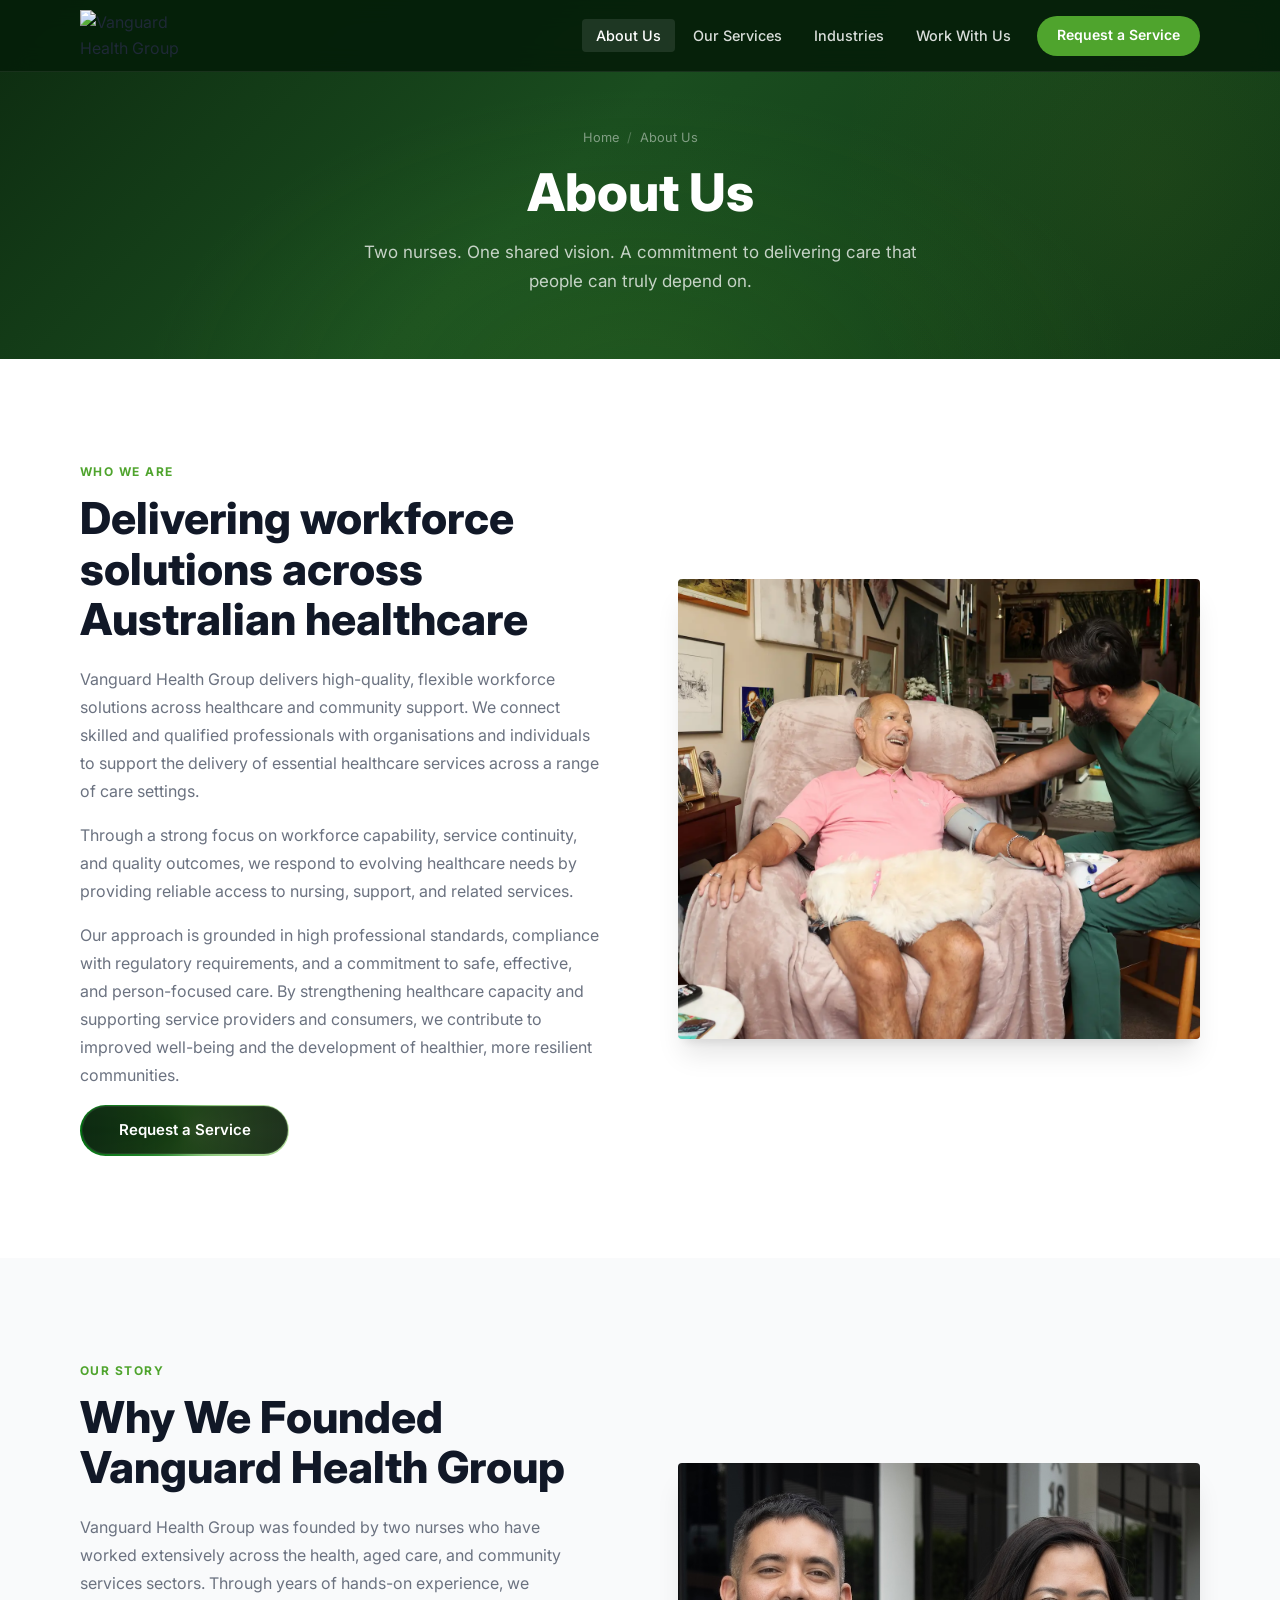
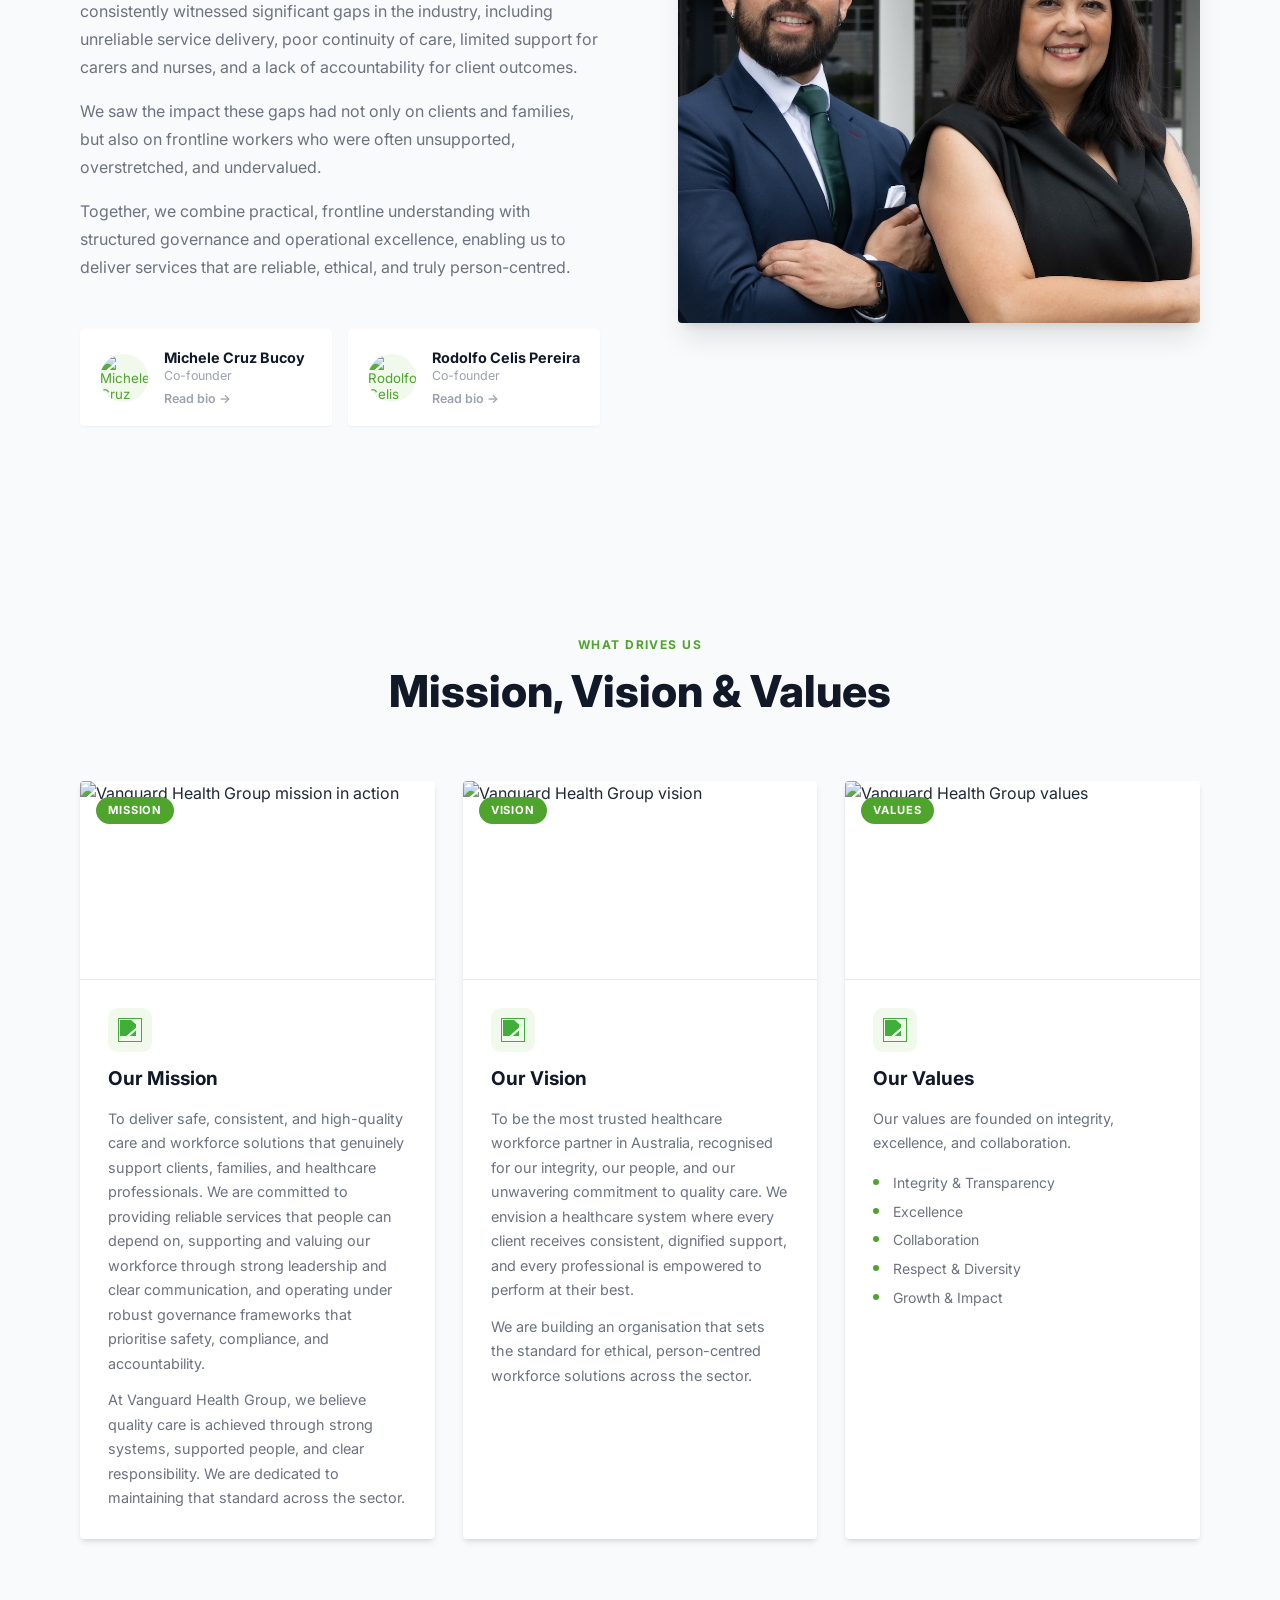
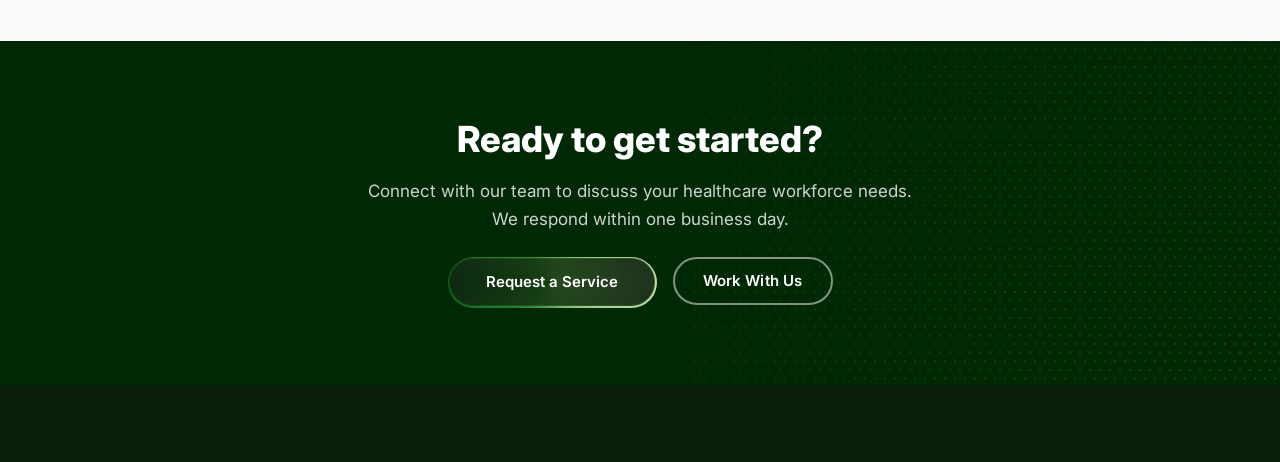
==== commit 1716a0ce: "Update Values card image to support photo" ====
--- a/about.html
+++ b/about.html
@@ -193,7 +193,7 @@
       </article>
       <article class="service-card">
         <div class="service-image-wrap">
-          <img src="brand_assets/AboutUs_Delivering workforce.webp" alt="Vanguard Health Group values" class="service-img" />
+          <img src="brand_assets/Our services_Support.JPG" alt="Vanguard Health Group values" class="service-img" />
           <div class="service-badge">Values</div>
         </div>
         <div class="service-body">
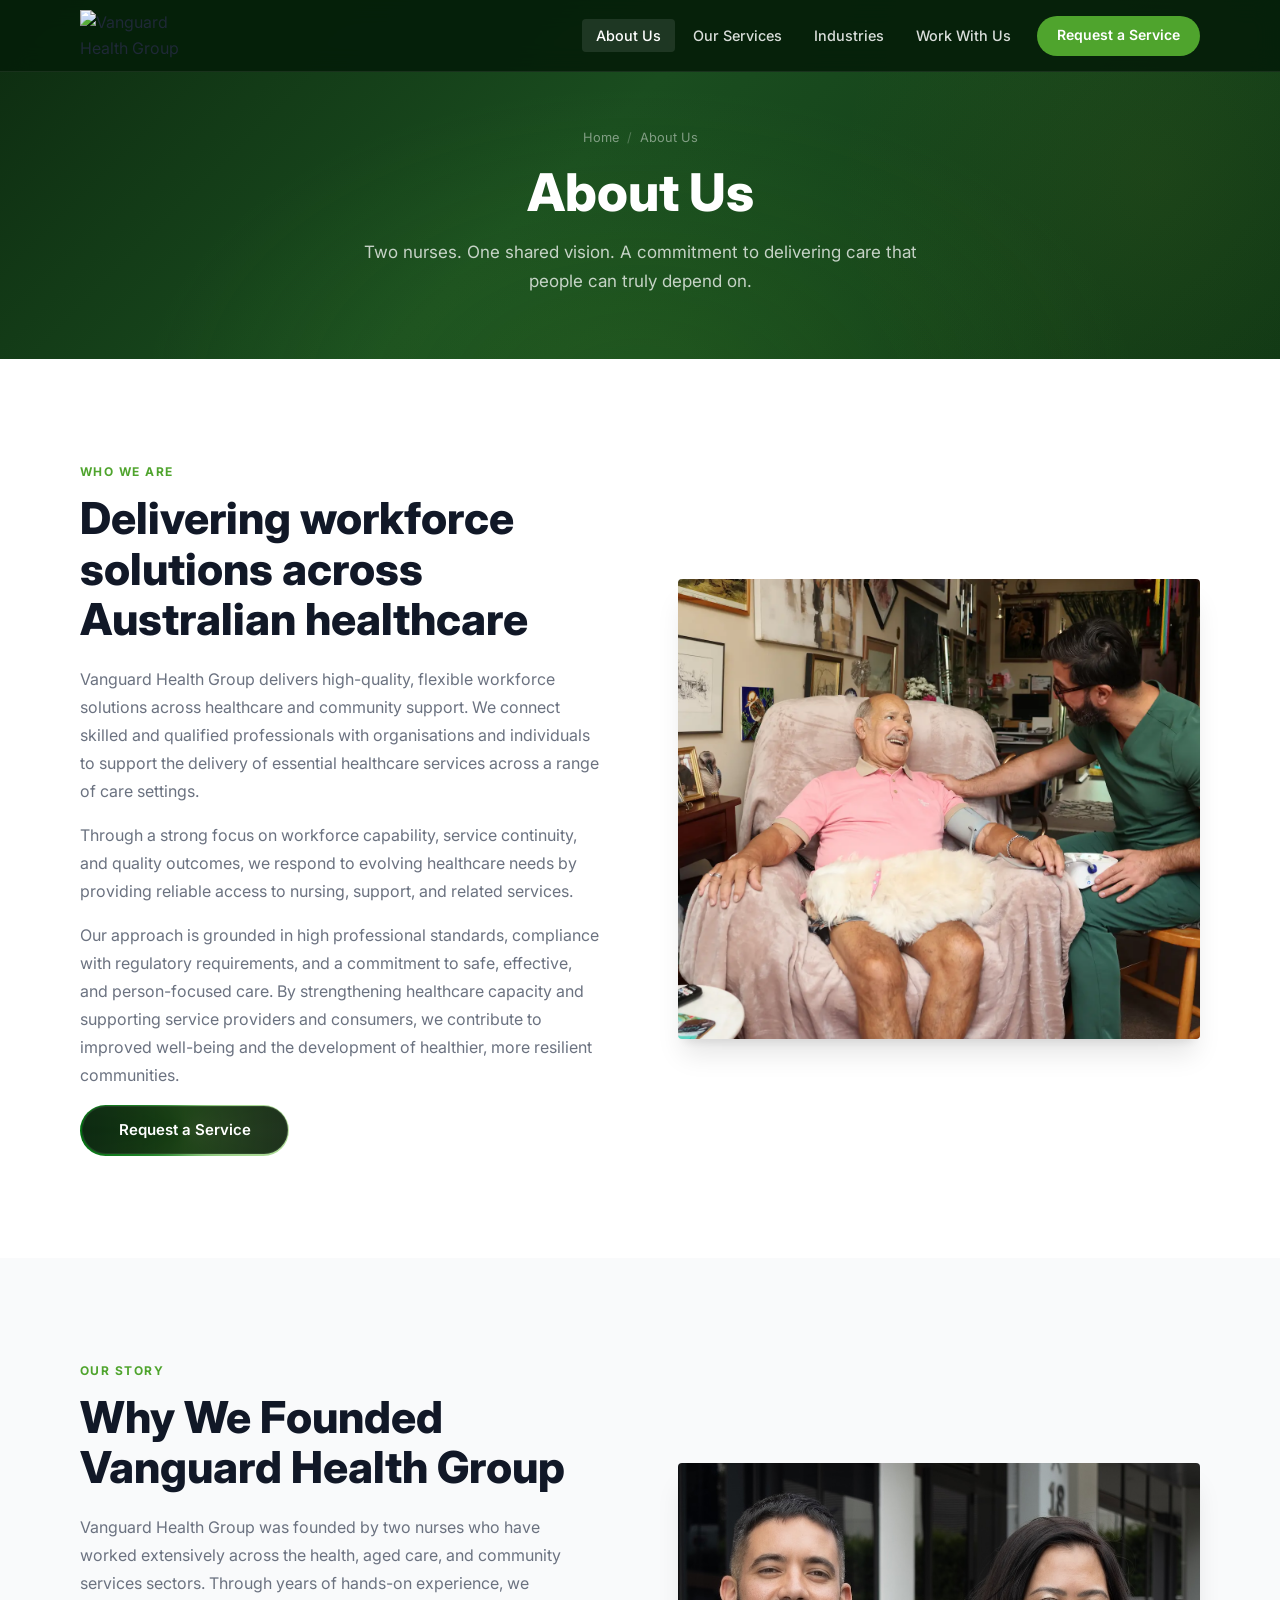
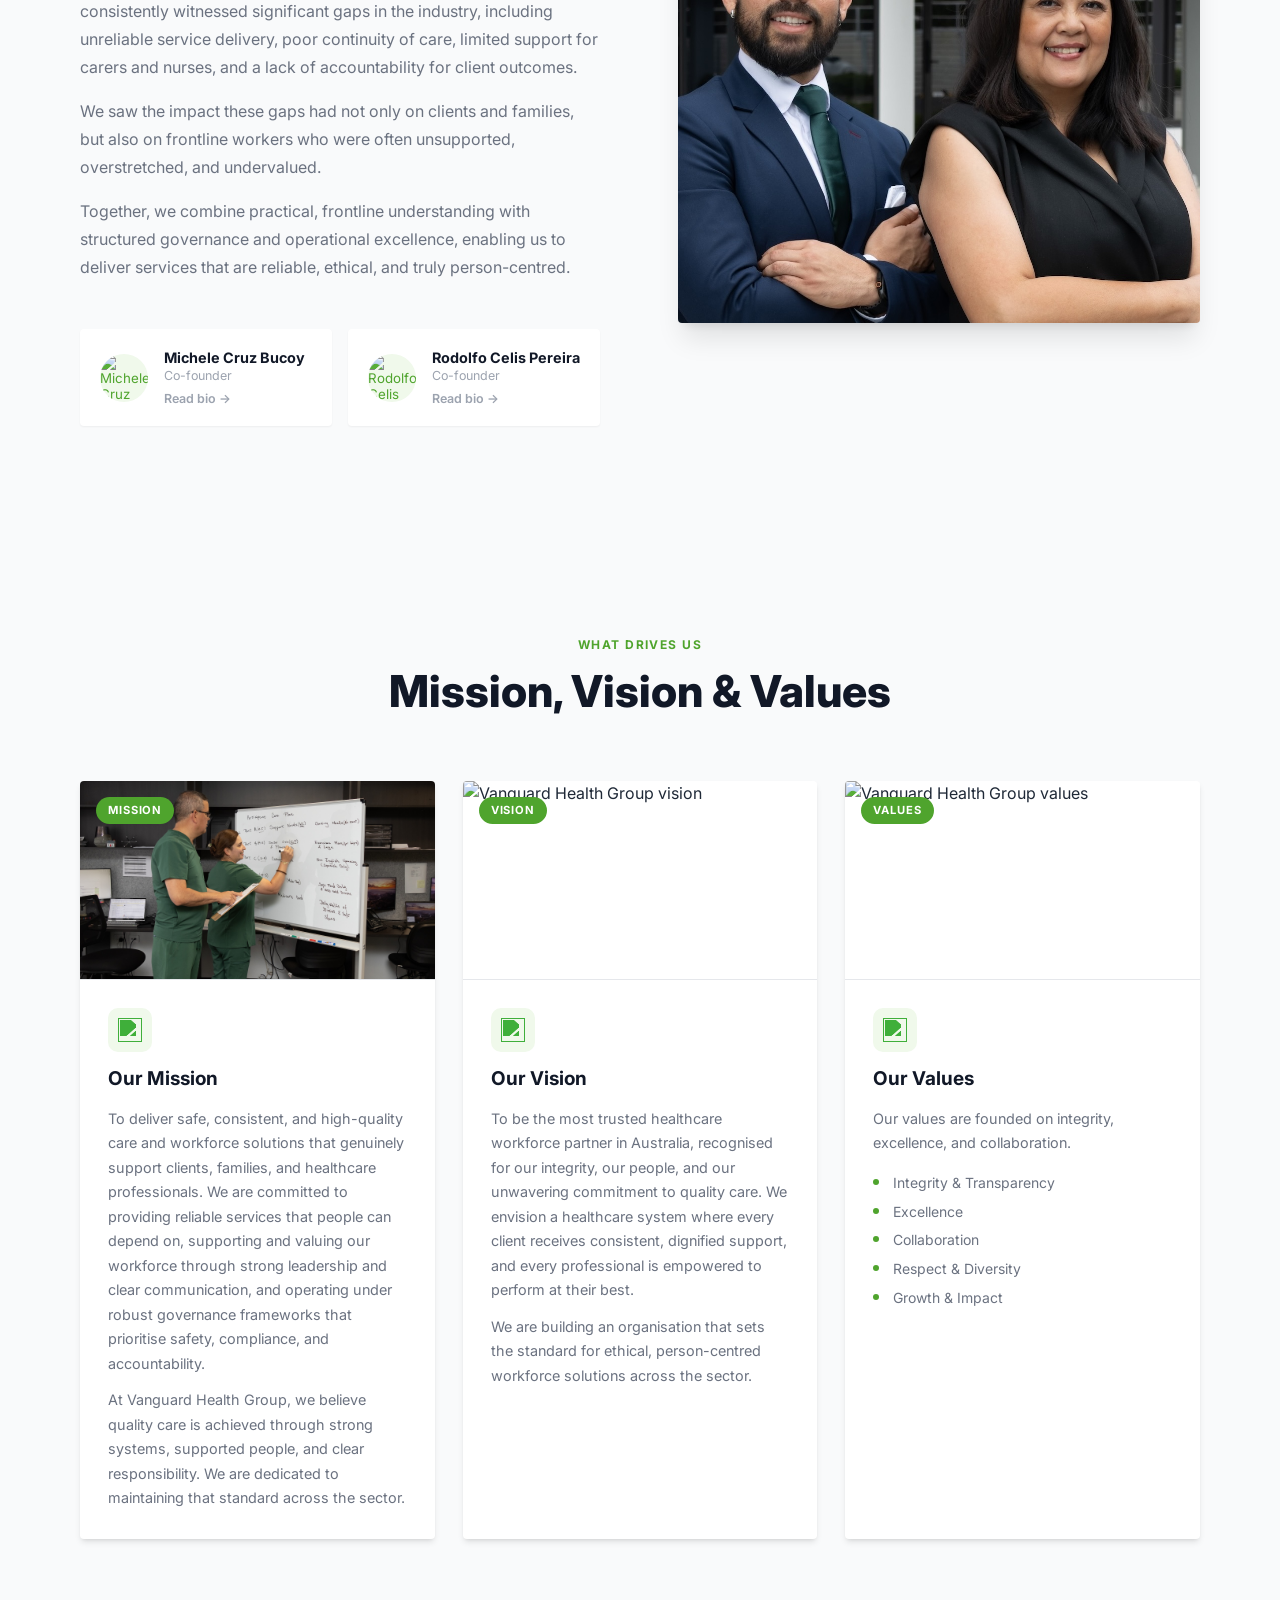
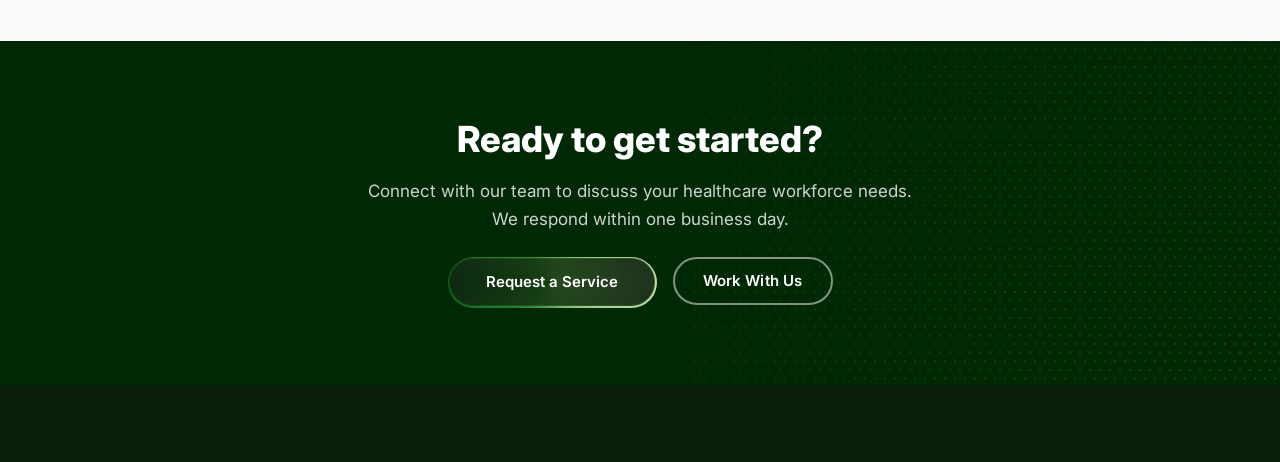
==== commit 5a9955fe: "Update Mission card image reference to renamed file" ====
--- a/about.html
+++ b/about.html
@@ -165,7 +165,7 @@
     >
       <article class="service-card">
         <div class="service-image-wrap">
-          <img src="brand_assets/AboutUs_Mission&amp;Values.JPG" alt="Vanguard Health Group mission in action" class="service-img" />
+          <img src="brand_assets/AboutUs_missionandvalues.JPG" alt="Vanguard Health Group mission in action" class="service-img" />
           <div class="service-badge">Mission</div>
         </div>
         <div class="service-body">
